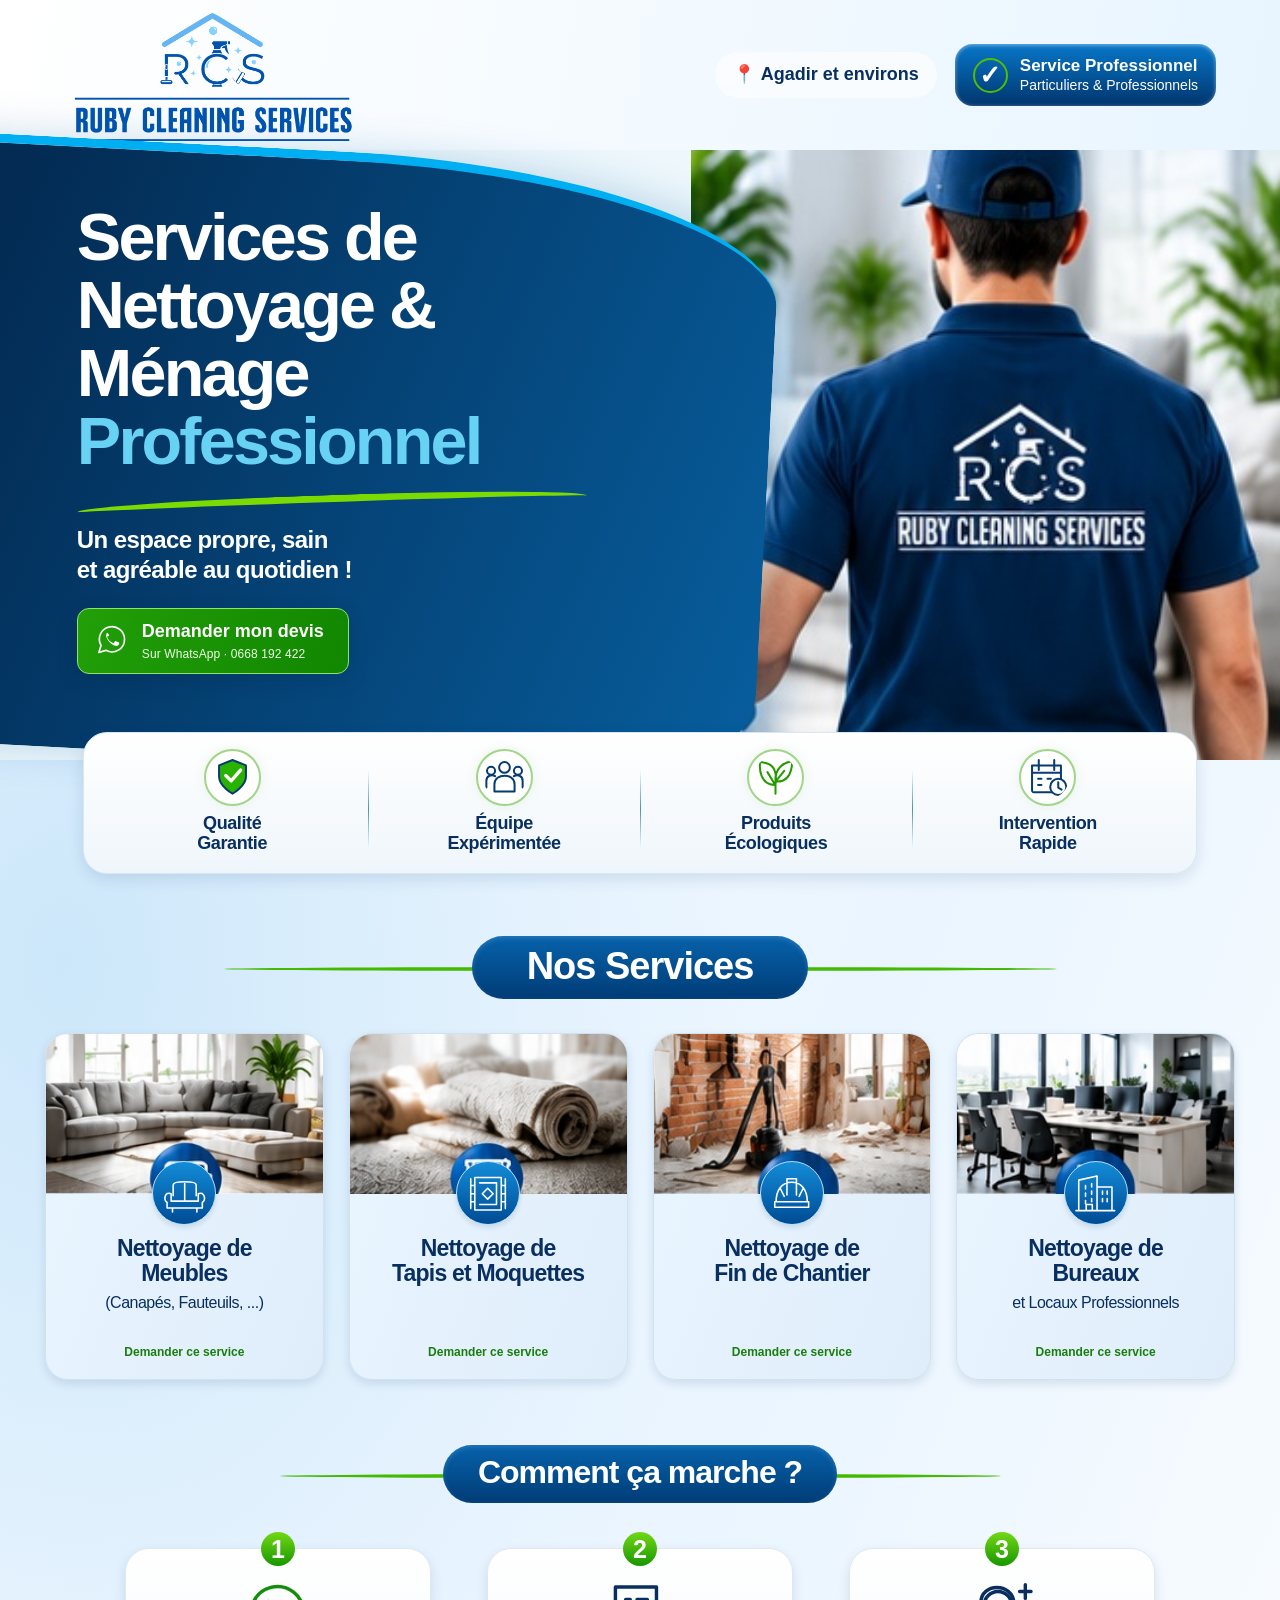
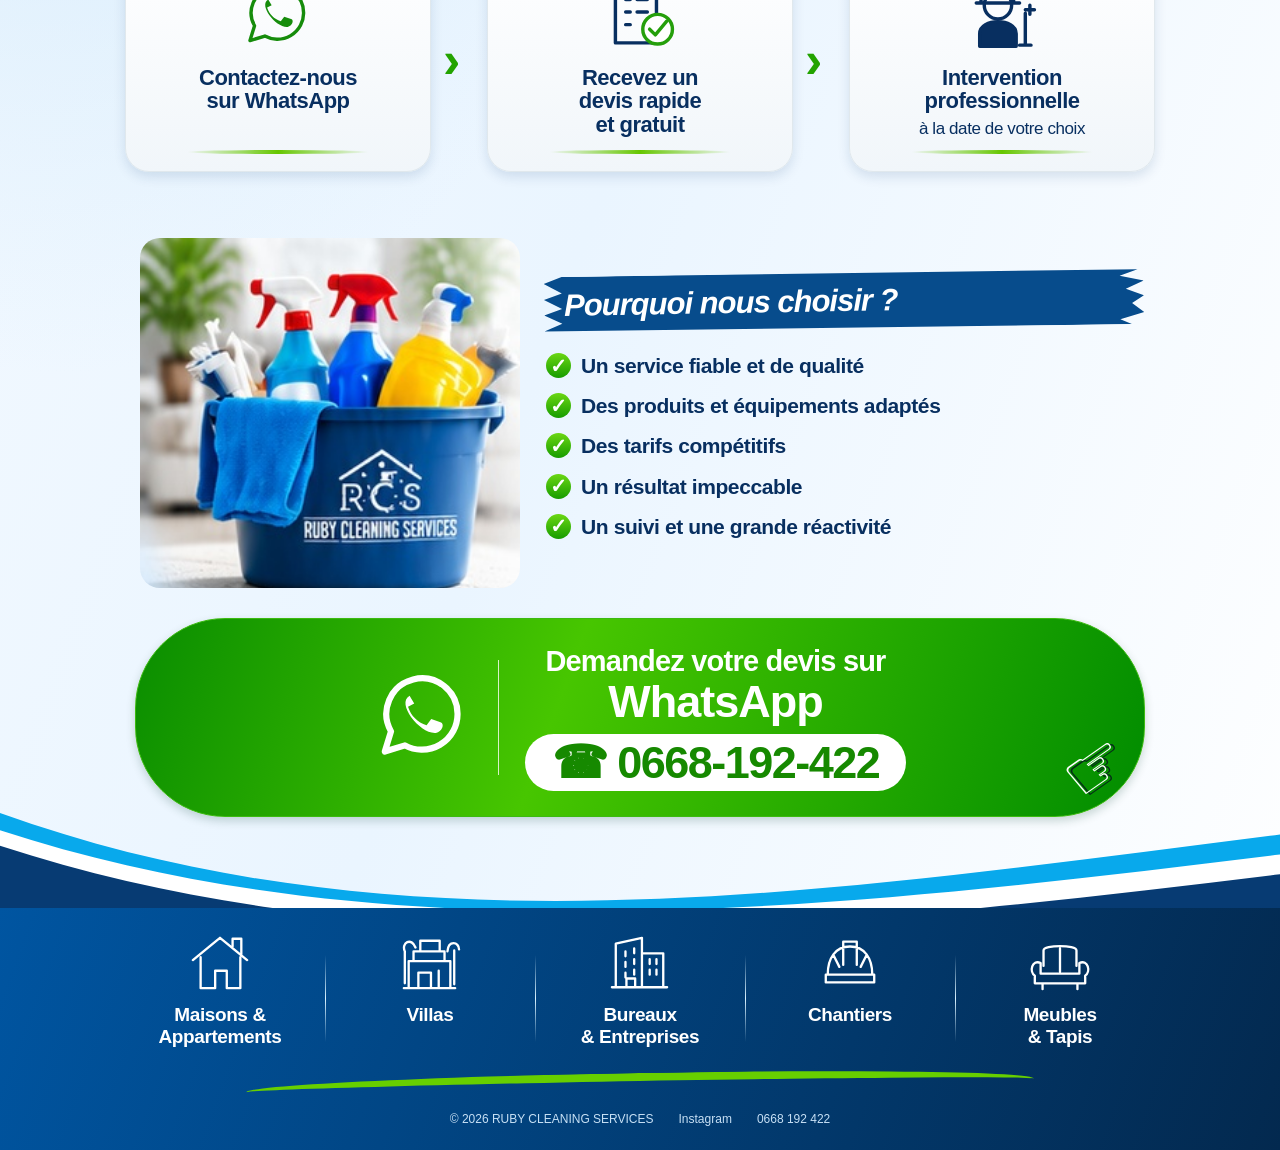
==== index.html @ eaf1fc1e "Move website files to repository root" ====
<!doctype html><html lang="fr"><head><meta charset="utf-8"><meta name="viewport" content="width=device-width,initial-scale=1"><title>Ruby Cleaning Services — Nettoyage professionnel à Agadir</title><meta name="description" content="Nettoyage de meubles, tapis, bureaux et fin de chantier à Agadir et environs. Demandez votre devis sur WhatsApp au 0668 192 422."><meta name="theme-color" content="#073b73"><meta property="og:title" content="Ruby Cleaning Services — Agadir"><meta property="og:description" content="Un espace propre, sain et agréable au quotidien !"><meta property="og:image" content="assets/brand-reference.png"><link rel="stylesheet" href="css/style.css"><script src="js/main.js" defer></script></head><body><a class="skip" href="#services">Aller aux services</a><main class="poster">
<header id="accueil"><a class="logo" href="#accueil" aria-label="Ruby Cleaning Services, accueil"><img src="assets/logo.png" alt="Ruby Cleaning Services" width="2363" height="2363"></a><div class="badges"><span class="location">📍 <strong>Agadir et environs</strong></span><span class="professional"><b>✓</b><span><strong>Service Professionnel</strong><small>Particuliers & Professionnels</small></span></span></div></header>
<section class="hero"><img class="hero-person" src="assets/reference-person.jpg" alt="Professionnel Ruby Cleaning Services en uniforme bleu" width="296" height="419" fetchpriority="high"><div class="hero-wave"></div><div class="hero-copy"><h1>Services de<br>Nettoyage &<br>Ménage<br><em>Professionnel</em></h1><span class="green-swoosh"></span><p>Un espace propre, sain<br>et agréable au quotidien !</p><a class="hero-cta" data-wa href="https://wa.me/212668192422"><svg viewBox="0 0 64 64" aria-hidden="true"><path d="M54 30A23 23 0 0 1 20 50L7 54l4-13A23 23 0 1 1 54 30Z"/><path d="M23 18c-9 5 7 25 17 24 4-1 6-6 3-7l-6-2-3 4c-6-2-10-6-12-12l4-2-3-5Z" fill="currentColor" stroke="none"/></svg><span>Demander mon devis<strong>Sur WhatsApp &middot; 0668 192 422</strong></span></a></div></section>
<section class="trust" aria-label="Nos engagements"><div><svg class="" viewBox="0 0 64 64" aria-hidden="true"><path d="m32 6 20 8v17c0 14-20 25-20 25S12 45 12 31V14Z" fill="#29b300"/><path d="m22 29 8 8 14-16" stroke="white" stroke-width="5"/></svg><strong>Qualité<br>Garantie</strong></div><div><svg class="" viewBox="0 0 64 64" aria-hidden="true"><circle cx="32" cy="17" r="8"/><circle cx="12" cy="22" r="6"/><circle cx="52" cy="22" r="6"/><path d="M17 53V42c0-17 30-17 30 0v11ZM5 47V37c0-8 8-10 13-7M59 47V37c0-8-8-10-13-7"/></svg><strong>Équipe<br>Expérimentée</strong></div><div><svg class="" viewBox="0 0 64 64" aria-hidden="true"><path d="M32 56V31M32 43C9 44 8 19 9 9c19 1 26 11 23 34ZM32 38C31 17 45 9 57 8c-1 21-9 31-25 30ZM20 24l12 20M45 22 32 38"/></svg><strong>Produits<br>Écologiques</strong></div><div><svg class="" viewBox="0 0 64 64" aria-hidden="true"><path d="M9 14h43v40H9ZM9 25h43M19 6v15M42 6v15M18 34h5m9 0h5m-19 9h5"/><circle cx="48" cy="46" r="12" fill="white"/><path d="M48 39v8l5 3"/></svg><strong>Intervention<br>Rapide</strong></div></section>
<section id="services" class="services"><h2 class="pill-title"><span>Nos Services</span></h2><div class="service-grid"><a class="service-card" data-service="Nettoyage de meubles" href="https://wa.me/212668192422" aria-label="Demander un devis : Nettoyage de meubles"><img src="assets/reference-sofa.jpg" alt="Nettoyage de meubles" width="296" height="147" loading="lazy"><span class="round-icon"><svg class="" viewBox="0 0 64 64" aria-hidden="true"><path d="M15 35V19c0-6 34-6 34 0v16M12 32c-9-4-12 9-6 13v8h52v-8c6-4 3-17-6-13v11H12ZM14 53v6m36-6v6M32 17v24"/></svg></span><h3>Nettoyage de<br>Meubles</h3><p>(Canapés, Fauteuils, ...)</p><span class="service-cta">Demander ce service</span></a><a class="service-card" data-service="Nettoyage de tapis et moquettes" href="https://wa.me/212668192422" aria-label="Demander un devis : Nettoyage de tapis et moquettes"><img src="assets/reference-rug.jpg" alt="Nettoyage de tapis et moquettes" width="296" height="147" loading="lazy"><span class="round-icon"><svg class="" viewBox="0 0 64 64" aria-hidden="true"><path d="M13 8h39v48H13ZM20 16h25v32H20M7 10v44M58 10v44M13 20H7m6 12H7m6 12H7m45-24h6m-6 12h6m-6 12h6"/><path d="m32 24 8 8-8 8-8-8Z"/></svg></span><h3>Nettoyage de<br>Tapis et Moquettes</h3><p>&nbsp;</p><span class="service-cta">Demander ce service</span></a><a class="service-card" data-service="Nettoyage de fin de chantier" href="https://wa.me/212668192422" aria-label="Demander un devis : Nettoyage de fin de chantier"><img src="assets/reference-construction.jpg" alt="Nettoyage de fin de chantier" width="296" height="147" loading="lazy"><span class="round-icon"><svg class="" viewBox="0 0 64 64" aria-hidden="true"><path d="M9 44c0-17 8-29 23-29s23 12 23 29M25 34V10h14v24M7 44h50v8H7ZM15 24l6 12m28-12-6 12"/></svg></span><h3>Nettoyage de<br>Fin de Chantier</h3><p>&nbsp;</p><span class="service-cta">Demander ce service</span></a><a class="service-card" data-service="Nettoyage de bureaux et locaux professionnels" href="https://wa.me/212668192422" aria-label="Demander un devis : Nettoyage de bureaux et locaux professionnels"><img src="assets/reference-office.jpg" alt="Nettoyage de bureaux et locaux professionnels" width="296" height="147" loading="lazy"><span class="round-icon"><svg class="" viewBox="0 0 64 64" aria-hidden="true"><path d="M7 57V12l27-6v51M34 22h22v35M3 57h57M17 20v5m9-8v5m-9 9v5m9-8v5m-9 9v5m9-8v5m16-16v5m7-5v5m-7 6v5m7-5v5M18 57V48h9v9"/></svg></span><h3>Nettoyage de<br>Bureaux</h3><p>et Locaux Professionnels</p><span class="service-cta">Demander ce service</span></a></div></section>
<section class="process" id="fonctionnement"><h2 class="pill-title"><span>Comment ça marche ?</span></h2><div class="steps"><a class="step" data-wa href="https://wa.me/212668192422"><b class="step-number">1</b><svg class="" viewBox="0 0 64 64" aria-hidden="true"><path d="M54 30A23 23 0 0 1 20 50L7 54l4-13A23 23 0 1 1 54 30Z"/><path d="M23 18c-9 5 7 25 17 24 4-1 6-6 3-7l-6-2-3 4c-6-2-10-6-12-12l4-2-3-5Z" fill="currentColor" stroke="none"/></svg><h3>Contactez-nous<br>sur WhatsApp</h3><p></p><i></i></a><span class="connector" aria-hidden="true">›</span><div class="step"><b class="step-number">2</b><svg class="" viewBox="0 0 64 64" aria-hidden="true"><path d="M10 7h36v49H10ZM19 18h4m6 0h9M19 29h4m6 0h9M19 40h4"/><circle cx="47" cy="44" r="13" fill="white" stroke="#259f0b"/><path d="m40 44 5 5 10-12" stroke="#259f0b"/></svg><h3>Recevez un<br>devis rapide<br>et gratuit</h3><p></p><i></i></div><span class="connector" aria-hidden="true">›</span><div class="step"><b class="step-number">3</b><svg class="" viewBox="0 0 64 64" aria-hidden="true"><path d="M12 59V48c0-14 32-14 32 0v11Z" fill="currentColor"/><circle cx="28" cy="23" r="12"/><path d="M13 21c0-18 28-18 29 0M9 21h38M52 30v28m-5 0h10M52 5v12m-5-6h10M56 23v8m-4-4h8"/></svg><h3>Intervention<br>professionnelle</h3><p>à la date de votre choix</p><i></i></div></div></section>
<section class="why" id="apropos"><img src="assets/reference-equipment.jpg" alt="Matériel de nettoyage Ruby Cleaning Services" width="282" height="303" loading="lazy"><div><h2>Pourquoi nous choisir ?</h2><ul><li>Un service fiable et de qualité</li><li>Des produits et équipements adaptés</li><li>Des tarifs compétitifs</li><li>Un résultat impeccable</li><li>Un suivi et une grande réactivité</li></ul></div></section>
<section class="contact" id="contact"><a class="contact-banner" data-wa href="https://wa.me/212668192422"><svg class="" viewBox="0 0 64 64" aria-hidden="true"><path d="M54 30A23 23 0 0 1 20 50L7 54l4-13A23 23 0 1 1 54 30Z"/><path d="M23 18c-9 5 7 25 17 24 4-1 6-6 3-7l-6-2-3 4c-6-2-10-6-12-12l4-2-3-5Z" fill="currentColor" stroke="none"/></svg><div><span>Demandez votre devis sur</span><strong>WhatsApp</strong><b class="phone">☎ 0668-192-422</b></div><span class="click-hand" aria-hidden="true">☞</span></a></section>
<footer><svg class="footer-wave" viewBox="0 0 1000 110" preserveAspectRatio="none" aria-hidden="true"><path d="M0 0c320 170 650 90 1000 25v85H0Z" fill="#08a9ec"/><path d="M0 20c310 150 660 90 1000 28v62H0Z" fill="white"/><path d="M0 38c310 150 660 95 1000 33v39H0Z" fill="#073b73"/></svg><div class="footer-categories"><a data-service="Nettoyage : Maisons & Appartements" href="https://wa.me/212668192422"><svg class="" viewBox="0 0 64 64" aria-hidden="true"><path d="m4 29 28-23 28 23M12 26v32h15V40h12v18h14V26M45 15V7h9v16"/></svg><strong>Maisons &<br>Appartements</strong></a><a data-service="Nettoyage : Villas" href="https://wa.me/212668192422"><svg class="" viewBox="0 0 64 64" aria-hidden="true"><path d="M10 58V30h43v28M5 58h53M20 58V42h13v16M41 40v18M15 30V20h32v10M22 20V9h20v11M6 20c-4-9 7-15 11-4M50 20c1-12 12-10 12-2M6 20v33M57 19v35"/></svg><strong>Villas</strong></a><a data-service="Nettoyage : Bureaux & Entreprises" href="https://wa.me/212668192422"><svg class="" viewBox="0 0 64 64" aria-hidden="true"><path d="M7 57V12l27-6v51M34 22h22v35M3 57h57M17 20v5m9-8v5m-9 9v5m9-8v5m-9 9v5m9-8v5m16-16v5m7-5v5m-7 6v5m7-5v5M18 57V48h9v9"/></svg><strong>Bureaux<br>& Entreprises</strong></a><a data-service="Nettoyage : Chantiers" href="https://wa.me/212668192422"><svg class="" viewBox="0 0 64 64" aria-hidden="true"><path d="M9 44c0-17 8-29 23-29s23 12 23 29M25 34V10h14v24M7 44h50v8H7ZM15 24l6 12m28-12-6 12"/></svg><strong>Chantiers</strong></a><a data-service="Nettoyage : Meubles & Tapis" href="https://wa.me/212668192422"><svg class="" viewBox="0 0 64 64" aria-hidden="true"><path d="M15 35V19c0-6 34-6 34 0v16M12 32c-9-4-12 9-6 13v8h52v-8c6-4 3-17-6-13v11H12ZM14 53v6m36-6v6M32 17v24"/></svg><strong>Meubles<br>& Tapis</strong></a></div><span class="footer-swoosh"></span><div class="footer-details"><span>© 2026 RUBY CLEANING SERVICES</span><a href="https://www.instagram.com/rubycleaning_groupe_agadir/" target="_blank" rel="noopener noreferrer">Instagram</a><a href="tel:+212668192422">0668 192 422</a></div></footer></main><button class="back-top" aria-label="Retour en haut">↑</button></body></html>
---- css/style.css ----
﻿:root{--navy:#073b73;--green:#24a900}*{box-sizing:border-box}html{scroll-behavior:smooth}body{margin:0;background:#dceefb;color:#082f60;font-family:'Arial Narrow',Arial,Helvetica,sans-serif;line-height:1.2}a{color:inherit;text-decoration:none}button{font:inherit}img{display:block;max-width:100%}svg{fill:none;stroke:currentColor;stroke-width:3;stroke-linecap:round;stroke-linejoin:round}.poster{width:100%;max-width:1000px;margin:auto;background:radial-gradient(ellipse at 5% 35%,#cce7fa,transparent 40%),linear-gradient(110deg,#f7fbff,#eaf5ff 55%,#fff);overflow:hidden;box-shadow:0 0 60px #063b7312;container-type:inline-size}header{height:24cqw;display:flex;align-items:flex-start;justify-content:space-between;padding:2cqw 4cqw;position:relative;background:linear-gradient(100deg,#fff,#e8f5ff)}.logo{width:46%;height:21cqw;overflow:hidden}.logo img{width:100%;height:100%;object-fit:cover;object-position:center 49%}.badges{width:41%;display:grid;gap:1.6cqw;padding-top:1cqw}.location{display:flex;align-items:center;justify-content:center;gap:.6cqw;border-radius:4cqw;background:#ffffff9c;padding:1.3cqw .5cqw;font-size:3.1cqw;white-space:nowrap}.professional{display:flex;align-items:center;justify-content:center;gap:1.2cqw;color:white;background:linear-gradient(#0877c9,#00356d);border-radius:2.5cqw;padding:1.4cqw 1cqw;box-shadow:inset 0 1px 4px #ffffff80}.professional>b{border:2px solid #52be00;border-radius:50%;width:5cqw;height:5cqw;display:grid;place-items:center;font-size:3.8cqw}.professional strong{font-size:2.7cqw;display:block}.professional small{display:block;font-size:2.15cqw}.hero{height:69cqw;position:relative;background:#edf7fc}.hero-person{position:absolute;right:0;top:0;width:46%;height:100%;object-fit:cover;object-position:center top}.hero-wave{position:absolute;inset:0 43% 0 -12%;background:linear-gradient(110deg,#032b53 15%,#075e9e 100%);border-radius:0 55% 18% 0 / 0 20% 15% 0;transform:rotate(3deg);border-top:1.7cqw solid #00aff1;box-shadow:2cqw 0 4cqw #075e9e35}.hero-copy{position:relative;z-index:1;color:white;padding:8.7cqw 0 0 5.7cqw;width:66%}h1{font-size:7.2cqw;line-height:1.03;letter-spacing:-.3cqw;margin:0;font-weight:800}h1 em{font-style:normal;color:#67d2f4}.green-swoosh{display:block;width:90%;height:4cqw;border-top:1.7cqw solid #7bdb00;border-radius:80% 90% 0 0;transform:rotate(-2deg);margin:3.3cqw 0 1.5cqw}.hero-copy p{font-size:4.2cqw;letter-spacing:-.1cqw;margin:0;font-weight:600;line-height:1.12}.trust{position:relative;z-index:3;width:92%;margin:-7cqw auto 0;display:grid;grid-template-columns:repeat(4,1fr);padding:1.7cqw 1cqw 2.3cqw;background:linear-gradient(white,#eff6fb);border:1px solid #d7e8f4;border-radius:5cqw;box-shadow:0 .7cqw 1.5cqw #073b7330}.trust>div{text-align:center;position:relative}.trust>div+div:before{content:'';position:absolute;left:0;top:20%;height:75%;width:1px;background:linear-gradient(transparent,#4b8fbf,transparent)}.trust svg{display:block;width:9cqw;height:9cqw;padding:.6cqw;border:2px solid #a1d58a;border-radius:50%;margin:0 auto 1.5cqw;color:var(--navy);background:#fff;box-shadow:0 0 12px #72b85020}.trust>div:nth-child(3) svg{color:#269900}.trust strong{font-size:3.15cqw;line-height:1.03;display:block;letter-spacing:-.13cqw}.services{padding:5cqw 3.5cqw 0}.pill-title{position:relative;text-align:center;margin:0 0 4.5cqw;font-size:6cqw;letter-spacing:-.2cqw;color:white;line-height:1.1}.pill-title:before{content:'';position:absolute;left:10%;right:10%;height:.7cqw;background:#43ba00;border-radius:50%;top:50%}.pill-title span{position:relative;display:inline-block;background:linear-gradient(#0762ab,#003c76);padding:1cqw 6.5cqw 1.5cqw;border-radius:8cqw;box-shadow:inset 0 2px 5px #438dcc80}.service-grid{display:grid;grid-template-columns:1fr 1fr;gap:3.7cqw 3.4cqw}.service-card{position:relative;display:block;text-align:center;background:linear-gradient(110deg,#eaf6ff,#dfedfb);border:1px solid #d1e2ee;border-radius:4cqw;overflow:hidden;box-shadow:0 .6cqw 1.2cqw #073b732d;padding-bottom:2.3cqw;transition:transform .2s,box-shadow .2s}.service-card:hover{transform:translateY(-4px);box-shadow:0 10px 24px #073b7330}.service-card>img{width:100%;height:22.3cqw;object-fit:cover}.round-icon{position:relative;display:grid;place-items:center;width:10.5cqw;height:10.5cqw;border-radius:50%;background:linear-gradient(#138cd7,#004b95);color:white;border:1px solid #b5dcf5;margin:-5.4cqw auto 1cqw;box-shadow:0 3px 5px #073b7320}.round-icon svg{width:70%;height:70%;stroke-width:2.3}.service-card h3{font-size:4.1cqw;letter-spacing:-.15cqw;line-height:1.03;margin:0;font-weight:800}.service-card p{font-size:3.15cqw;letter-spacing:-.12cqw;margin:.6cqw 0 0}.service-cta{display:block;font-size:clamp(10px,2.1cqw,16px);font-weight:700;color:#197e0c;margin-top:1.5cqw}.process{padding:5cqw 3.5cqw 0}.process .pill-title{font-size:4.7cqw;margin-bottom:5.8cqw}.process .pill-title span{padding:1.1cqw 4cqw 1.5cqw}.steps{display:grid;grid-template-columns:1fr 2.5cqw 1fr 2.5cqw 1fr;gap:.8cqw;align-items:center}.step{position:relative;align-self:stretch;text-align:center;background:linear-gradient(white,#f1f6fa);border:1px solid #e0e8ed;border-radius:4cqw;padding:4.5cqw .8cqw 3.5cqw;box-shadow:0 .6cqw 1.2cqw #073b7320}.step-number{position:absolute;left:50%;top:-2.3cqw;transform:translateX(-50%);background:linear-gradient(#72d815,#189700);color:white;border-radius:50%;width:4.5cqw;height:4.5cqw;font-size:3.7cqw;display:grid;place-items:center}.step>svg{display:block;width:10cqw;height:10cqw;margin:0 auto 1.5cqw;stroke-width:3}.step:first-child svg{color:#168c0b}.step h3{font-size:3.05cqw;letter-spacing:-.13cqw;line-height:1.02;margin:0}.step p{font-size:2.5cqw;margin:.6cqw 0 0;letter-spacing:-.1cqw}.step i{position:absolute;bottom:1.8cqw;left:20%;right:20%;height:.7cqw;border-radius:50%;background:linear-gradient(90deg,transparent,#65c600,transparent)}.connector{font:bold 7cqw Arial;color:#23a300}.why{display:grid;grid-template-columns:43% 57%;margin-top:5.5cqw;align-items:center}.why>img{width:100%;height:46cqw;object-fit:cover;object-position:center}.why>div{padding:0 3cqw 0 0}.why h2{font-size:4.3cqw;font-style:italic;letter-spacing:-.18cqw;background:#074c8c;color:white;padding:1cqw 2cqw;transform:rotate(-1deg);clip-path:polygon(3% 0,99% 4%,96% 15%,100% 24%,97% 38%,100% 50%,98% 63%,100% 79%,96% 91%,98% 100%,0 95%,3% 82%,0 67%,3% 56%,0 40%,3% 29%,0 12%);white-space:nowrap;margin:0 0 3cqw}.why ul{list-style:none;padding:0 0 0 3.5cqw;margin:0}.why li{position:relative;font-size:3.4cqw;font-weight:700;letter-spacing:-.1cqw;line-height:1.1;margin-bottom:1.5cqw}.why li:before{content:'✓';position:absolute;left:-4.7cqw;top:0;width:3.7cqw;height:3.7cqw;border-radius:50%;display:grid;place-items:center;color:white;background:linear-gradient(#6bd713,#179c00);font-size:3cqw}.contact{padding:1.5cqw 3cqw 0}.contact-banner{position:relative;display:flex;align-items:center;gap:3cqw;justify-content:center;background:linear-gradient(110deg,#098d00,#47c600 42%,#008c00);border:1px solid #3cba10;border-radius:13cqw;color:white;box-shadow:0 4px 7px #003e2633;padding:2.7cqw 3cqw}.contact-banner>svg{width:20cqw;height:18cqw;flex-shrink:0;stroke-width:4;padding-right:3cqw;border-right:1px solid #d7f2c8}.contact-banner>div{text-align:center;min-width:0}.contact-banner div>span{display:block;font-size:4.1cqw;font-weight:700;letter-spacing:-.15cqw}.contact-banner strong{display:block;font-size:6.4cqw;line-height:1.02;letter-spacing:-.2cqw}.phone{display:block;border-radius:6cqw;background:white;color:#168900;font-size:7cqw;line-height:1.1;padding:.5cqw 3cqw;white-space:nowrap;margin-top:1cqw;letter-spacing:-.25cqw}.click-hand{position:absolute;right:2cqw;bottom:.5cqw;color:white;font-size:9cqw;transform:rotate(-35deg);text-shadow:2px 3px #062c19}footer{position:relative;background:linear-gradient(110deg,#0055a1,#03294f);color:white;margin-top:9cqw;padding:3cqw 3cqw 2.5cqw}.footer-wave{position:absolute;bottom:calc(100% - 1px);left:0;width:100%;height:12cqw;stroke:none}.footer-categories{display:grid;grid-template-columns:repeat(5,1fr);text-align:center}.footer-categories a{padding:0 1cqw;position:relative}.footer-categories a+a:before{content:'';position:absolute;left:0;top:20%;height:75%;width:1px;background:linear-gradient(transparent,#d9f2ff,transparent)}.footer-categories svg{width:9cqw;height:9cqw;display:block;margin:0 auto 1cqw;stroke-width:2.4}.footer-categories strong{display:block;font-size:2.8cqw;letter-spacing:-.1cqw;line-height:1.05}.footer-swoosh{display:block;height:4cqw;width:80%;border-top:1.6cqw solid #67cf00;border-radius:50%;transform:rotate(-1deg);margin:3cqw auto 0}.footer-details{display:flex;justify-content:center;gap:15px;flex-wrap:wrap;font-size:11px;color:#c7e0f5;padding:10px 20px 0;line-height:1.5}.back-top{position:fixed;bottom:15px;right:15px;z-index:20;width:40px;height:40px;border-radius:50%;border:1px solid #aac9e2;background:#ffffffeb;color:var(--navy);cursor:pointer;opacity:0;visibility:hidden}.back-top.visible{opacity:1;visibility:visible}.skip{position:fixed;left:10px;top:-100px;z-index:99;background:white;padding:10px}.skip:focus{top:10px}a:focus-visible,button:focus-visible{outline:3px solid #0489ce;outline-offset:4px}@media(prefers-reduced-motion:reduce){html{scroll-behavior:auto}*{transition:none!important}}

/* Desktop composition: keep the reference identity without scaling the poster. */
@media(min-width:768px){
 body{background:#edf6fc}.poster{max-width:1440px;box-shadow:0 8px 45px #063b7312}
 header{height:118px;padding:8px 5%;align-items:center;gap:30px}.logo{width:230px;height:102px;flex-shrink:0}.badges{width:auto;display:flex;align-items:center;gap:18px;padding:0}.location{font-size:18px;padding:12px 18px;gap:6px;border-radius:30px}.professional{padding:12px 18px;border-radius:18px;gap:12px}.professional>b{width:35px;height:35px;font-size:26px}.professional strong{font-size:17px}.professional small{font-size:14px}
 .hero{height:535px}.hero-person{width:46%;height:100%;object-position:center 25%}.hero-wave{inset:0 41% 0 -12%;border-top-width:9px;border-radius:0 48% 15% 0 / 0 24% 15% 0;box-shadow:20px 0 40px #075e9e35}.hero-copy{padding:50px 0 0 6%;width:64%}h1{font-size:clamp(42px,4.2vw,62px);line-height:1.02;letter-spacing:-2px}.green-swoosh{width:450px;max-width:87%;height:22px;border-top-width:8px;margin:22px 0 12px}.hero-copy p{font-size:25px;letter-spacing:-.5px;line-height:1.2}
 .trust{width:87%;max-width:1160px;margin:-32px auto 0;border-radius:24px;padding:16px 12px 19px;box-shadow:0 5px 15px #073b7320}.trust svg{width:57px;height:57px;padding:5px;margin-bottom:8px}.trust strong{font-size:18px;line-height:1.1;letter-spacing:-.4px}
 .services{max-width:1260px;padding:62px 35px 0;margin:auto}.pill-title{font-size:38px;letter-spacing:-1px;margin-bottom:34px}.pill-title span{padding:10px 55px 12px;border-radius:50px}.pill-title:before{height:4px;left:15%;right:15%}.service-grid{gap:25px}.service-card{border-radius:23px;padding-bottom:20px;box-shadow:0 4px 10px #073b7320}.service-card>img{height:200px}.round-icon{width:72px;height:72px;margin:-37px auto 11px}.service-card h3{font-size:27px;letter-spacing:-.8px;line-height:1.08}.service-card p{font-size:19px;letter-spacing:-.5px;margin:7px 0 0;min-height:23px}.service-cta{font-size:13px;margin-top:14px}
 .process{max-width:1100px;padding:65px 35px 0;margin:auto}.process .pill-title{font-size:32px;margin-bottom:45px}.process .pill-title span{padding:10px 35px 12px}.steps{grid-template-columns:1fr 32px 1fr 32px 1fr;gap:12px}.step{border-radius:24px;padding:30px 12px 28px;min-height:210px;box-shadow:0 5px 12px #073b7320}.step-number{top:-17px;width:34px;height:34px;font-size:25px}.step>svg{width:73px;height:73px;margin-bottom:14px}.step h3{font-size:22px;letter-spacing:-.5px;line-height:1.08}.step p{font-size:17px;letter-spacing:-.4px;margin-top:6px}.step i{bottom:17px;height:4px}.connector{font-size:52px}
 .why{max-width:1060px;margin:66px auto 0;padding:0 30px;grid-template-columns:38% 62%;gap:24px}.why>img{height:350px;width:100%;border-radius:20px;object-fit:cover}.why>div{padding-right:20px}.why h2{font-size:31px;letter-spacing:-1px;padding:10px 20px;margin-bottom:24px}.why ul{padding-left:37px}.why li{font-size:21px;letter-spacing:-.4px;line-height:1.2;margin-bottom:15px}.why li:before{left:-35px;width:25px;height:25px;font-size:20px}
 .contact{padding:30px 40px 0;max-width:1090px;margin:auto}.contact-banner{gap:26px;border-radius:90px;padding:25px 35px;box-shadow:0 4px 10px #003e2633}.contact-banner>svg{width:125px;height:115px;padding-right:25px}.contact-banner div>span{font-size:29px;letter-spacing:-.8px}.contact-banner strong{font-size:45px;letter-spacing:-1px}.phone{font-size:45px;padding:4px 27px;margin-top:9px;letter-spacing:-1.5px;border-radius:50px}.click-hand{right:17px;bottom:7px;font-size:70px}
 footer{margin-top:90px;padding:25px 6% 22px}.footer-wave{height:95px}.footer-categories{max-width:1050px;margin:auto}.footer-categories a{padding:0 12px}.footer-categories svg{width:62px;height:62px;margin-bottom:10px}.footer-categories strong{font-size:19px;letter-spacing:-.4px;line-height:1.15}.footer-swoosh{width:70%;height:25px;border-top-width:8px;margin:25px auto 0}.footer-details{font-size:12px;padding-top:12px;gap:25px}
}
@media(min-width:1100px){.service-grid{grid-template-columns:repeat(4,minmax(0,1fr))}.service-card>img{height:160px}.service-card h3{font-size:23px}.service-card p{font-size:16px;min-height:38px}.round-icon{width:64px;height:64px;margin-top:-33px}.service-cta{font-size:12px}}
@media(min-width:768px) and (max-width:950px){header{padding-inline:4%;gap:15px}.logo{width:195px;height:90px}.badges{gap:10px}.location{font-size:14px;padding:10px}.professional{padding:10px;gap:7px}.professional strong{font-size:14px}.professional small{font-size:11px}.professional>b{width:28px;height:28px;font-size:21px}.hero{height:490px}.hero-copy{padding-top:48px}.hero-copy p{font-size:21px}.trust strong{font-size:15px}.trust svg{width:50px;height:50px}.why{gap:18px;padding-inline:25px}.why h2{font-size:24px}.why li{font-size:18px}.why>img{height:315px}.contact-banner div>span{font-size:25px}.contact-banner strong{font-size:39px}.phone{font-size:38px}.contact-banner>svg{width:100px;height:100px}.footer-categories strong{font-size:16px}}

/* Give the brand and the hero copy a deliberate, balanced desktop layout. */
.hero-cta{display:none}
@media(min-width:768px){
 header{height:150px;padding:8px 5%;gap:28px}.logo{width:300px;height:132px}.badges{gap:18px}
 .hero{height:610px}.hero-copy{height:100%;display:flex;flex-direction:column;justify-content:center;align-items:flex-start;width:62%;padding:28px 0 60px 6%}
 .hero h1{font-family:Arial,Helvetica,sans-serif;font-size:clamp(50px,5.2vw,76px);font-weight:800;line-height:1.02;letter-spacing:-2.8px}
 .hero-wave{inset:0 40% 0 -12%;border-radius:0 48% 15% 0 / 0 22% 15% 0}
 .green-swoosh{width:510px;max-width:88%;height:18px;margin:19px 0 12px;border-top-width:7px;flex-shrink:0}
 .hero-copy p{font-family:Arial,Helvetica,sans-serif;font-size:24px;line-height:1.25;letter-spacing:-.6px;font-weight:600;margin:0}
 .hero-cta{display:inline-flex;align-items:center;gap:12px;min-height:60px;padding:11px 24px 11px 17px;margin-top:23px;border:1px solid #8fe56c;border-radius:12px;background:linear-gradient(110deg,#229f08,#118600);color:white;box-shadow:0 6px 20px #001e3a30;transition:transform .2s,background .2s;font-family:Arial,Helvetica,sans-serif}
 .hero-cta:hover{transform:translateY(-2px);background:#117e00}.hero-cta svg{width:35px;height:35px;stroke-width:3;flex-shrink:0}.hero-cta span{font-size:18px;font-weight:700;line-height:1.25}.hero-cta strong{display:block;font-size:12px;font-weight:400;margin-top:4px;color:#edffe8;letter-spacing:.1px}
 .hero-person{width:46%;object-position:center 30%}.trust{margin-top:-28px}
}
@media(min-width:768px) and (max-width:1000px){
 header{height:130px;padding-inline:4%;gap:18px}.logo{width:260px;height:115px}.badges{display:grid;gap:7px}.location{font-size:15px;padding:7px 12px}.professional{padding:8px 12px}.professional strong{font-size:14px}.professional small{font-size:11px}.professional>b{width:28px;height:28px;font-size:21px}
 .hero{height:540px}.hero-copy{padding:25px 0 55px 5%;width:65%}.hero h1{font-size:clamp(46px,5.5vw,56px);letter-spacing:-2px}.hero-copy p{font-size:20px}.hero-cta{min-height:54px;padding:10px 15px;margin-top:19px}.hero-cta span{font-size:16px}.hero-cta strong{font-size:11px}.hero-cta svg{width:29px;height:29px}
}
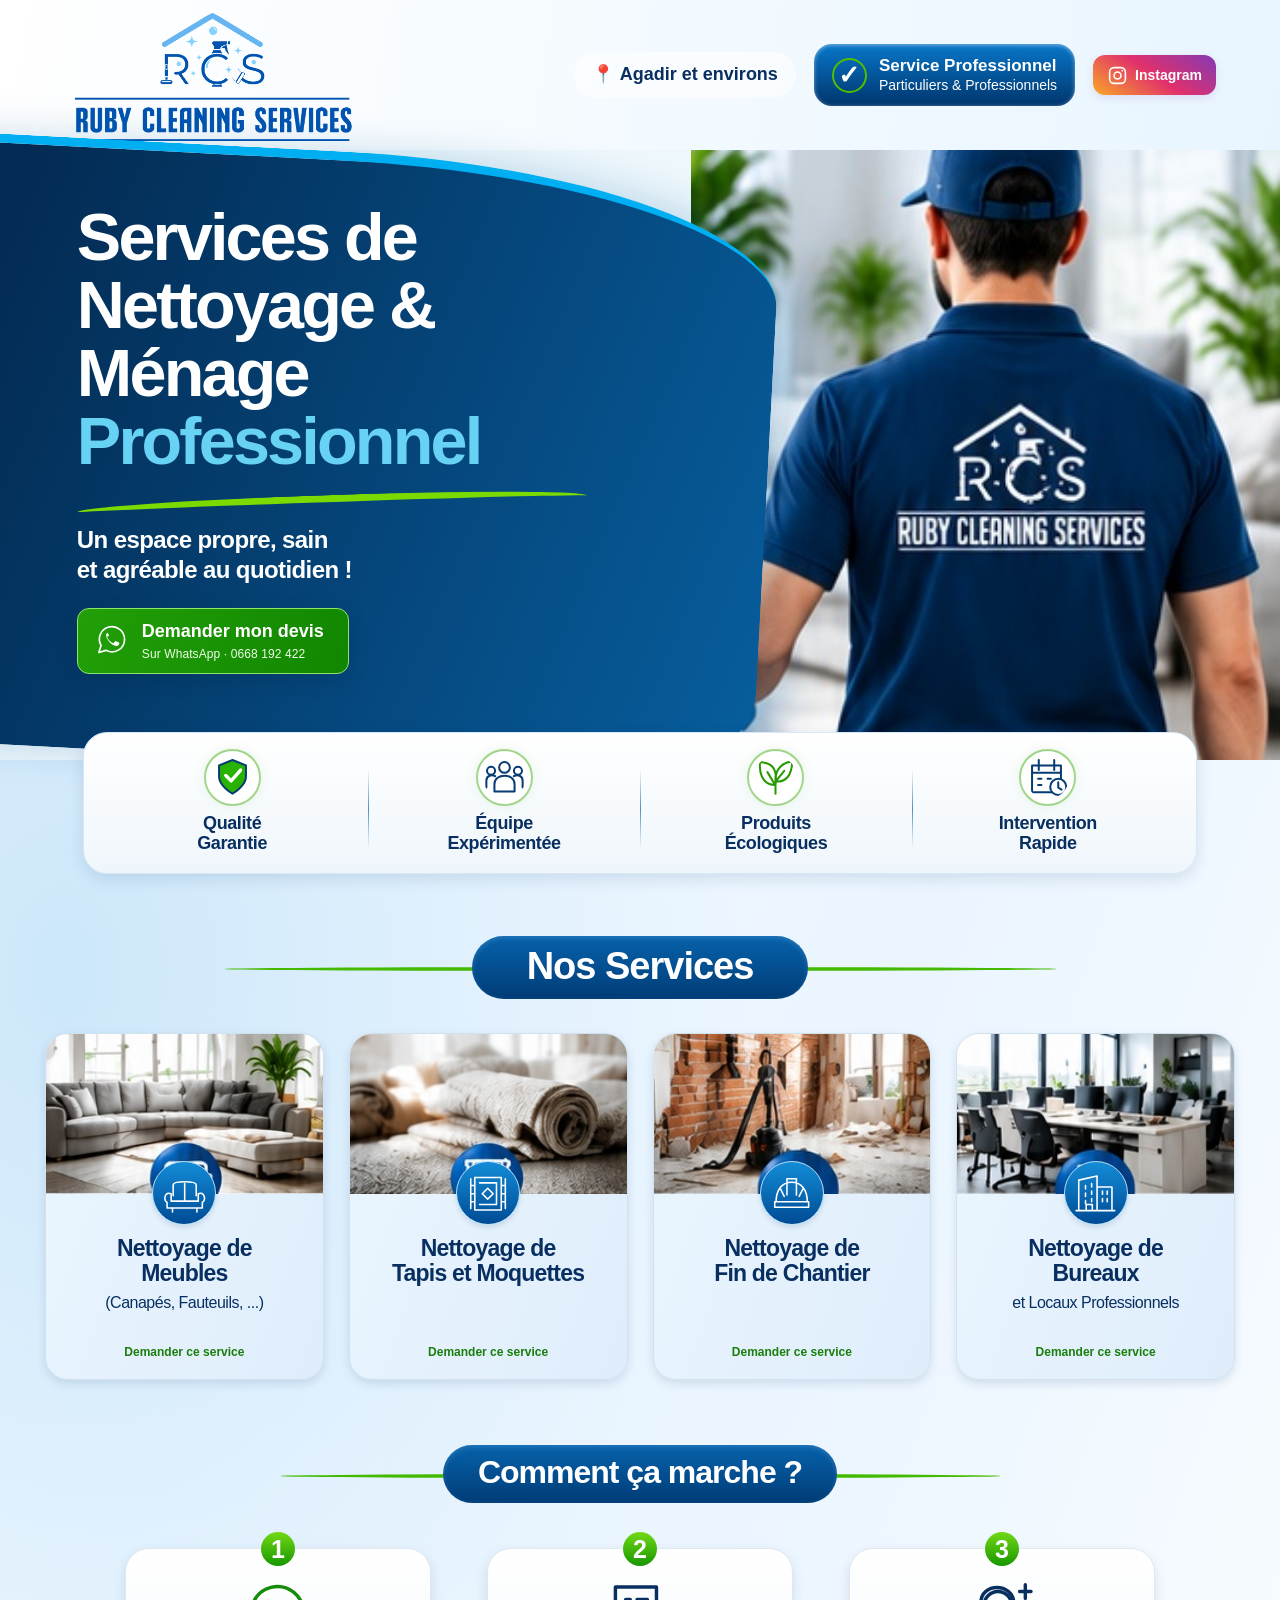
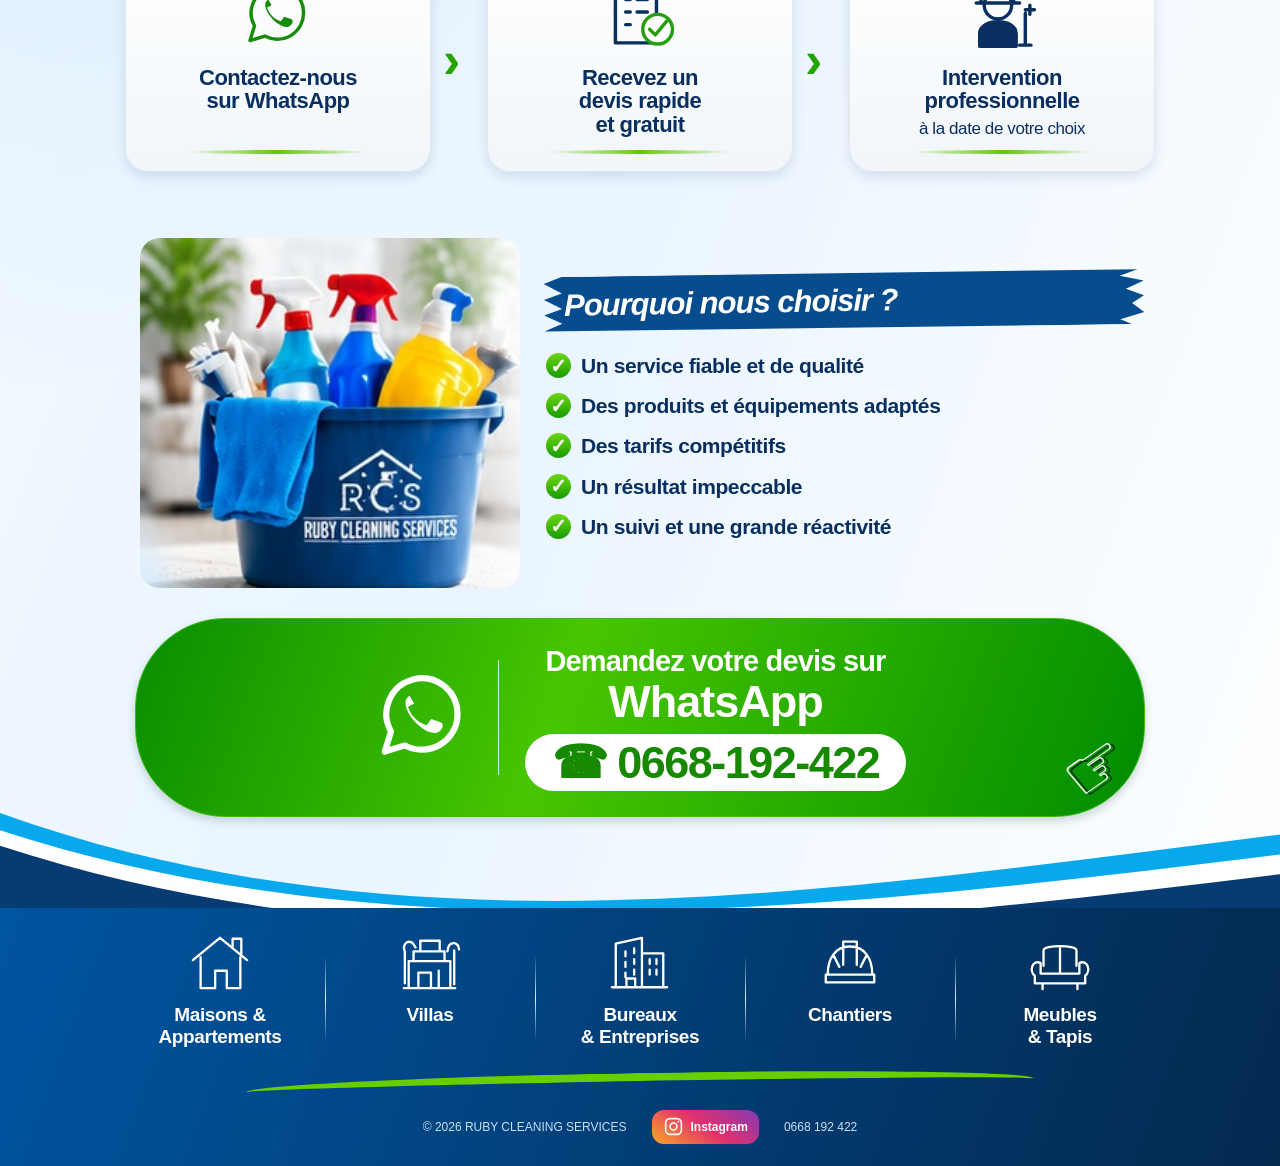
==== commit 5ca5a01b: "Add branded Instagram buttons to header and footer" ====
--- a/index.html
+++ b/index.html
@@ -1,9 +1,9 @@
 <!doctype html><html lang="fr"><head><meta charset="utf-8"><meta name="viewport" content="width=device-width,initial-scale=1"><title>Ruby Cleaning Services — Nettoyage professionnel à Agadir</title><meta name="description" content="Nettoyage de meubles, tapis, bureaux et fin de chantier à Agadir et environs. Demandez votre devis sur WhatsApp au 0668 192 422."><meta name="theme-color" content="#073b73"><meta property="og:title" content="Ruby Cleaning Services — Agadir"><meta property="og:description" content="Un espace propre, sain et agréable au quotidien !"><meta property="og:image" content="assets/brand-reference.png"><link rel="stylesheet" href="css/style.css"><script src="js/main.js" defer></script></head><body><a class="skip" href="#services">Aller aux services</a><main class="poster">
-<header id="accueil"><a class="logo" href="#accueil" aria-label="Ruby Cleaning Services, accueil"><img src="assets/logo.png" alt="Ruby Cleaning Services" width="2363" height="2363"></a><div class="badges"><span class="location">📍 <strong>Agadir et environs</strong></span><span class="professional"><b>✓</b><span><strong>Service Professionnel</strong><small>Particuliers & Professionnels</small></span></span></div></header>
+<header id="accueil"><a class="logo" href="#accueil" aria-label="Ruby Cleaning Services, accueil"><img src="assets/logo.png" alt="Ruby Cleaning Services" width="2363" height="2363"></a><div class="badges"><a class="instagram-button" href="https://www.instagram.com/rubycleaning_groupe_agadir?utm_source=qr&amp;bqrl=bjIyOG1iMXlnNXVw" target="_blank" rel="noopener noreferrer" aria-label="Suivez Ruby Cleaning Services sur Instagram"><svg viewBox="0 0 24 24" aria-hidden="true"><rect x="3" y="3" width="18" height="18" rx="5"/><circle cx="12" cy="12" r="4"/><circle cx="17.5" cy="6.5" r="1" fill="currentColor" stroke="none"/></svg><span>Instagram</span></a><span class="location">📍 <strong>Agadir et environs</strong></span><span class="professional"><b>✓</b><span><strong>Service Professionnel</strong><small>Particuliers & Professionnels</small></span></span></div></header>
 <section class="hero"><img class="hero-person" src="assets/reference-person.jpg" alt="Professionnel Ruby Cleaning Services en uniforme bleu" width="296" height="419" fetchpriority="high"><div class="hero-wave"></div><div class="hero-copy"><h1>Services de<br>Nettoyage &<br>Ménage<br><em>Professionnel</em></h1><span class="green-swoosh"></span><p>Un espace propre, sain<br>et agréable au quotidien !</p><a class="hero-cta" data-wa href="https://wa.me/212668192422"><svg viewBox="0 0 64 64" aria-hidden="true"><path d="M54 30A23 23 0 0 1 20 50L7 54l4-13A23 23 0 1 1 54 30Z"/><path d="M23 18c-9 5 7 25 17 24 4-1 6-6 3-7l-6-2-3 4c-6-2-10-6-12-12l4-2-3-5Z" fill="currentColor" stroke="none"/></svg><span>Demander mon devis<strong>Sur WhatsApp &middot; 0668 192 422</strong></span></a></div></section>
 <section class="trust" aria-label="Nos engagements"><div><svg class="" viewBox="0 0 64 64" aria-hidden="true"><path d="m32 6 20 8v17c0 14-20 25-20 25S12 45 12 31V14Z" fill="#29b300"/><path d="m22 29 8 8 14-16" stroke="white" stroke-width="5"/></svg><strong>Qualité<br>Garantie</strong></div><div><svg class="" viewBox="0 0 64 64" aria-hidden="true"><circle cx="32" cy="17" r="8"/><circle cx="12" cy="22" r="6"/><circle cx="52" cy="22" r="6"/><path d="M17 53V42c0-17 30-17 30 0v11ZM5 47V37c0-8 8-10 13-7M59 47V37c0-8-8-10-13-7"/></svg><strong>Équipe<br>Expérimentée</strong></div><div><svg class="" viewBox="0 0 64 64" aria-hidden="true"><path d="M32 56V31M32 43C9 44 8 19 9 9c19 1 26 11 23 34ZM32 38C31 17 45 9 57 8c-1 21-9 31-25 30ZM20 24l12 20M45 22 32 38"/></svg><strong>Produits<br>Écologiques</strong></div><div><svg class="" viewBox="0 0 64 64" aria-hidden="true"><path d="M9 14h43v40H9ZM9 25h43M19 6v15M42 6v15M18 34h5m9 0h5m-19 9h5"/><circle cx="48" cy="46" r="12" fill="white"/><path d="M48 39v8l5 3"/></svg><strong>Intervention<br>Rapide</strong></div></section>
 <section id="services" class="services"><h2 class="pill-title"><span>Nos Services</span></h2><div class="service-grid"><a class="service-card" data-service="Nettoyage de meubles" href="https://wa.me/212668192422" aria-label="Demander un devis : Nettoyage de meubles"><img src="assets/reference-sofa.jpg" alt="Nettoyage de meubles" width="296" height="147" loading="lazy"><span class="round-icon"><svg class="" viewBox="0 0 64 64" aria-hidden="true"><path d="M15 35V19c0-6 34-6 34 0v16M12 32c-9-4-12 9-6 13v8h52v-8c6-4 3-17-6-13v11H12ZM14 53v6m36-6v6M32 17v24"/></svg></span><h3>Nettoyage de<br>Meubles</h3><p>(Canapés, Fauteuils, ...)</p><span class="service-cta">Demander ce service</span></a><a class="service-card" data-service="Nettoyage de tapis et moquettes" href="https://wa.me/212668192422" aria-label="Demander un devis : Nettoyage de tapis et moquettes"><img src="assets/reference-rug.jpg" alt="Nettoyage de tapis et moquettes" width="296" height="147" loading="lazy"><span class="round-icon"><svg class="" viewBox="0 0 64 64" aria-hidden="true"><path d="M13 8h39v48H13ZM20 16h25v32H20M7 10v44M58 10v44M13 20H7m6 12H7m6 12H7m45-24h6m-6 12h6m-6 12h6"/><path d="m32 24 8 8-8 8-8-8Z"/></svg></span><h3>Nettoyage de<br>Tapis et Moquettes</h3><p>&nbsp;</p><span class="service-cta">Demander ce service</span></a><a class="service-card" data-service="Nettoyage de fin de chantier" href="https://wa.me/212668192422" aria-label="Demander un devis : Nettoyage de fin de chantier"><img src="assets/reference-construction.jpg" alt="Nettoyage de fin de chantier" width="296" height="147" loading="lazy"><span class="round-icon"><svg class="" viewBox="0 0 64 64" aria-hidden="true"><path d="M9 44c0-17 8-29 23-29s23 12 23 29M25 34V10h14v24M7 44h50v8H7ZM15 24l6 12m28-12-6 12"/></svg></span><h3>Nettoyage de<br>Fin de Chantier</h3><p>&nbsp;</p><span class="service-cta">Demander ce service</span></a><a class="service-card" data-service="Nettoyage de bureaux et locaux professionnels" href="https://wa.me/212668192422" aria-label="Demander un devis : Nettoyage de bureaux et locaux professionnels"><img src="assets/reference-office.jpg" alt="Nettoyage de bureaux et locaux professionnels" width="296" height="147" loading="lazy"><span class="round-icon"><svg class="" viewBox="0 0 64 64" aria-hidden="true"><path d="M7 57V12l27-6v51M34 22h22v35M3 57h57M17 20v5m9-8v5m-9 9v5m9-8v5m-9 9v5m9-8v5m16-16v5m7-5v5m-7 6v5m7-5v5M18 57V48h9v9"/></svg></span><h3>Nettoyage de<br>Bureaux</h3><p>et Locaux Professionnels</p><span class="service-cta">Demander ce service</span></a></div></section>
 <section class="process" id="fonctionnement"><h2 class="pill-title"><span>Comment ça marche ?</span></h2><div class="steps"><a class="step" data-wa href="https://wa.me/212668192422"><b class="step-number">1</b><svg class="" viewBox="0 0 64 64" aria-hidden="true"><path d="M54 30A23 23 0 0 1 20 50L7 54l4-13A23 23 0 1 1 54 30Z"/><path d="M23 18c-9 5 7 25 17 24 4-1 6-6 3-7l-6-2-3 4c-6-2-10-6-12-12l4-2-3-5Z" fill="currentColor" stroke="none"/></svg><h3>Contactez-nous<br>sur WhatsApp</h3><p></p><i></i></a><span class="connector" aria-hidden="true">›</span><div class="step"><b class="step-number">2</b><svg class="" viewBox="0 0 64 64" aria-hidden="true"><path d="M10 7h36v49H10ZM19 18h4m6 0h9M19 29h4m6 0h9M19 40h4"/><circle cx="47" cy="44" r="13" fill="white" stroke="#259f0b"/><path d="m40 44 5 5 10-12" stroke="#259f0b"/></svg><h3>Recevez un<br>devis rapide<br>et gratuit</h3><p></p><i></i></div><span class="connector" aria-hidden="true">›</span><div class="step"><b class="step-number">3</b><svg class="" viewBox="0 0 64 64" aria-hidden="true"><path d="M12 59V48c0-14 32-14 32 0v11Z" fill="currentColor"/><circle cx="28" cy="23" r="12"/><path d="M13 21c0-18 28-18 29 0M9 21h38M52 30v28m-5 0h10M52 5v12m-5-6h10M56 23v8m-4-4h8"/></svg><h3>Intervention<br>professionnelle</h3><p>à la date de votre choix</p><i></i></div></div></section>
 <section class="why" id="apropos"><img src="assets/reference-equipment.jpg" alt="Matériel de nettoyage Ruby Cleaning Services" width="282" height="303" loading="lazy"><div><h2>Pourquoi nous choisir ?</h2><ul><li>Un service fiable et de qualité</li><li>Des produits et équipements adaptés</li><li>Des tarifs compétitifs</li><li>Un résultat impeccable</li><li>Un suivi et une grande réactivité</li></ul></div></section>
 <section class="contact" id="contact"><a class="contact-banner" data-wa href="https://wa.me/212668192422"><svg class="" viewBox="0 0 64 64" aria-hidden="true"><path d="M54 30A23 23 0 0 1 20 50L7 54l4-13A23 23 0 1 1 54 30Z"/><path d="M23 18c-9 5 7 25 17 24 4-1 6-6 3-7l-6-2-3 4c-6-2-10-6-12-12l4-2-3-5Z" fill="currentColor" stroke="none"/></svg><div><span>Demandez votre devis sur</span><strong>WhatsApp</strong><b class="phone">☎ 0668-192-422</b></div><span class="click-hand" aria-hidden="true">☞</span></a></section>
-<footer><svg class="footer-wave" viewBox="0 0 1000 110" preserveAspectRatio="none" aria-hidden="true"><path d="M0 0c320 170 650 90 1000 25v85H0Z" fill="#08a9ec"/><path d="M0 20c310 150 660 90 1000 28v62H0Z" fill="white"/><path d="M0 38c310 150 660 95 1000 33v39H0Z" fill="#073b73"/></svg><div class="footer-categories"><a data-service="Nettoyage : Maisons & Appartements" href="https://wa.me/212668192422"><svg class="" viewBox="0 0 64 64" aria-hidden="true"><path d="m4 29 28-23 28 23M12 26v32h15V40h12v18h14V26M45 15V7h9v16"/></svg><strong>Maisons &<br>Appartements</strong></a><a data-service="Nettoyage : Villas" href="https://wa.me/212668192422"><svg class="" viewBox="0 0 64 64" aria-hidden="true"><path d="M10 58V30h43v28M5 58h53M20 58V42h13v16M41 40v18M15 30V20h32v10M22 20V9h20v11M6 20c-4-9 7-15 11-4M50 20c1-12 12-10 12-2M6 20v33M57 19v35"/></svg><strong>Villas</strong></a><a data-service="Nettoyage : Bureaux & Entreprises" href="https://wa.me/212668192422"><svg class="" viewBox="0 0 64 64" aria-hidden="true"><path d="M7 57V12l27-6v51M34 22h22v35M3 57h57M17 20v5m9-8v5m-9 9v5m9-8v5m-9 9v5m9-8v5m16-16v5m7-5v5m-7 6v5m7-5v5M18 57V48h9v9"/></svg><strong>Bureaux<br>& Entreprises</strong></a><a data-service="Nettoyage : Chantiers" href="https://wa.me/212668192422"><svg class="" viewBox="0 0 64 64" aria-hidden="true"><path d="M9 44c0-17 8-29 23-29s23 12 23 29M25 34V10h14v24M7 44h50v8H7ZM15 24l6 12m28-12-6 12"/></svg><strong>Chantiers</strong></a><a data-service="Nettoyage : Meubles & Tapis" href="https://wa.me/212668192422"><svg class="" viewBox="0 0 64 64" aria-hidden="true"><path d="M15 35V19c0-6 34-6 34 0v16M12 32c-9-4-12 9-6 13v8h52v-8c6-4 3-17-6-13v11H12ZM14 53v6m36-6v6M32 17v24"/></svg><strong>Meubles<br>& Tapis</strong></a></div><span class="footer-swoosh"></span><div class="footer-details"><span>© 2026 RUBY CLEANING SERVICES</span><a href="https://www.instagram.com/rubycleaning_groupe_agadir/" target="_blank" rel="noopener noreferrer">Instagram</a><a href="tel:+212668192422">0668 192 422</a></div></footer></main><button class="back-top" aria-label="Retour en haut">↑</button></body></html>+<footer><svg class="footer-wave" viewBox="0 0 1000 110" preserveAspectRatio="none" aria-hidden="true"><path d="M0 0c320 170 650 90 1000 25v85H0Z" fill="#08a9ec"/><path d="M0 20c310 150 660 90 1000 28v62H0Z" fill="white"/><path d="M0 38c310 150 660 95 1000 33v39H0Z" fill="#073b73"/></svg><div class="footer-categories"><a data-service="Nettoyage : Maisons & Appartements" href="https://wa.me/212668192422"><svg class="" viewBox="0 0 64 64" aria-hidden="true"><path d="m4 29 28-23 28 23M12 26v32h15V40h12v18h14V26M45 15V7h9v16"/></svg><strong>Maisons &<br>Appartements</strong></a><a data-service="Nettoyage : Villas" href="https://wa.me/212668192422"><svg class="" viewBox="0 0 64 64" aria-hidden="true"><path d="M10 58V30h43v28M5 58h53M20 58V42h13v16M41 40v18M15 30V20h32v10M22 20V9h20v11M6 20c-4-9 7-15 11-4M50 20c1-12 12-10 12-2M6 20v33M57 19v35"/></svg><strong>Villas</strong></a><a data-service="Nettoyage : Bureaux & Entreprises" href="https://wa.me/212668192422"><svg class="" viewBox="0 0 64 64" aria-hidden="true"><path d="M7 57V12l27-6v51M34 22h22v35M3 57h57M17 20v5m9-8v5m-9 9v5m9-8v5m-9 9v5m9-8v5m16-16v5m7-5v5m-7 6v5m7-5v5M18 57V48h9v9"/></svg><strong>Bureaux<br>& Entreprises</strong></a><a data-service="Nettoyage : Chantiers" href="https://wa.me/212668192422"><svg class="" viewBox="0 0 64 64" aria-hidden="true"><path d="M9 44c0-17 8-29 23-29s23 12 23 29M25 34V10h14v24M7 44h50v8H7ZM15 24l6 12m28-12-6 12"/></svg><strong>Chantiers</strong></a><a data-service="Nettoyage : Meubles & Tapis" href="https://wa.me/212668192422"><svg class="" viewBox="0 0 64 64" aria-hidden="true"><path d="M15 35V19c0-6 34-6 34 0v16M12 32c-9-4-12 9-6 13v8h52v-8c6-4 3-17-6-13v11H12ZM14 53v6m36-6v6M32 17v24"/></svg><strong>Meubles<br>& Tapis</strong></a></div><span class="footer-swoosh"></span><div class="footer-details"><span>© 2026 RUBY CLEANING SERVICES</span><a class="instagram-button instagram-footer" href="https://www.instagram.com/rubycleaning_groupe_agadir?utm_source=qr&amp;bqrl=bjIyOG1iMXlnNXVw" target="_blank" rel="noopener noreferrer" aria-label="Suivez Ruby Cleaning Services sur Instagram"><svg viewBox="0 0 24 24" aria-hidden="true"><rect x="3" y="3" width="18" height="18" rx="5"/><circle cx="12" cy="12" r="4"/><circle cx="17.5" cy="6.5" r="1" fill="currentColor" stroke="none"/></svg><span>Instagram</span></a><a href="tel:+212668192422">0668 192 422</a></div></footer></main><button class="back-top" aria-label="Retour en haut">↑</button></body></html>
--- a/css/style.css
+++ b/css/style.css
@@ -32,3 +32,10 @@
  header{height:130px;padding-inline:4%;gap:18px}.logo{width:260px;height:115px}.badges{display:grid;gap:7px}.location{font-size:15px;padding:7px 12px}.professional{padding:8px 12px}.professional strong{font-size:14px}.professional small{font-size:11px}.professional>b{width:28px;height:28px;font-size:21px}
  .hero{height:540px}.hero-copy{padding:25px 0 55px 5%;width:65%}.hero h1{font-size:clamp(46px,5.5vw,56px);letter-spacing:-2px}.hero-copy p{font-size:20px}.hero-cta{min-height:54px;padding:10px 15px;margin-top:19px}.hero-cta span{font-size:16px}.hero-cta strong{font-size:11px}.hero-cta svg{width:29px;height:29px}
 }
+
+/* Instagram links use the recognizable camera glyph and brand colors. */
+.instagram-button{display:inline-flex;align-items:center;justify-content:center;gap:7px;padding:9px 14px;min-height:40px;border-radius:12px;background:linear-gradient(35deg,#f9a825,#e1306c 50%,#833ab4);color:#fff;font-family:Arial,Helvetica,sans-serif;font-size:14px;font-weight:700;box-shadow:0 3px 9px #833ab422;white-space:nowrap;transition:transform .2s}
+.instagram-button svg{width:21px;height:21px;flex-shrink:0;stroke-width:1.8;fill:none}.instagram-button:hover{transform:translateY(-2px)}
+.badges .instagram-button{order:3}.instagram-footer{font-size:12px;padding:6px 11px;min-height:34px}.footer-details{align-items:center}
+@media(max-width:767px){.badges{gap:1cqw}.badges .instagram-button{justify-self:end;min-height:25px;padding:4px 9px;gap:5px;font-size:10px;border-radius:8px}.badges .instagram-button svg{width:15px;height:15px}.instagram-footer{font-size:11px}}
+@media(min-width:768px) and (max-width:1100px){.badges{display:grid;grid-template-columns:auto auto;gap:8px 12px}.badges .location{grid-column:1/-1}.badges .instagram-button{font-size:12px;min-height:37px;padding:8px 10px}.badges .professional{padding:8px 10px}.badges .professional strong{font-size:14px}.badges .professional small{font-size:11px}.badges .professional>b{width:28px;height:28px;font-size:21px}}
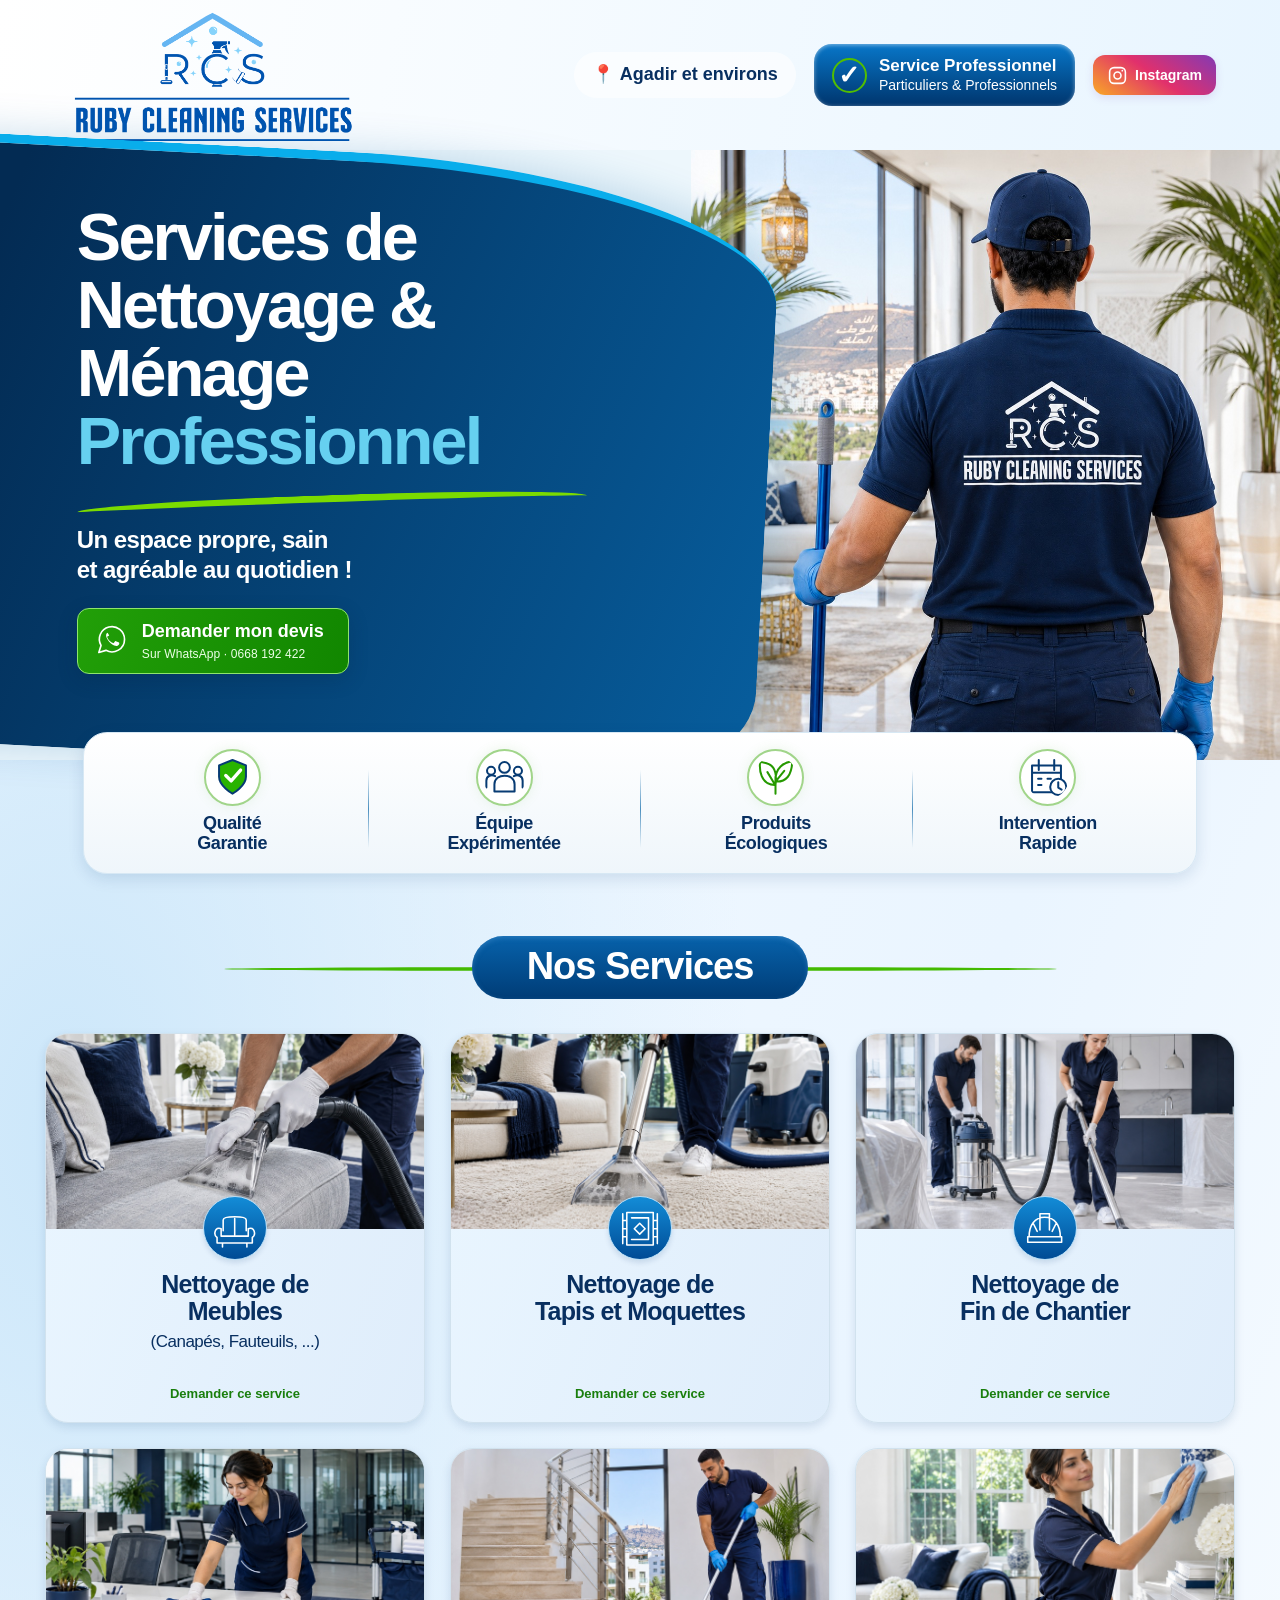
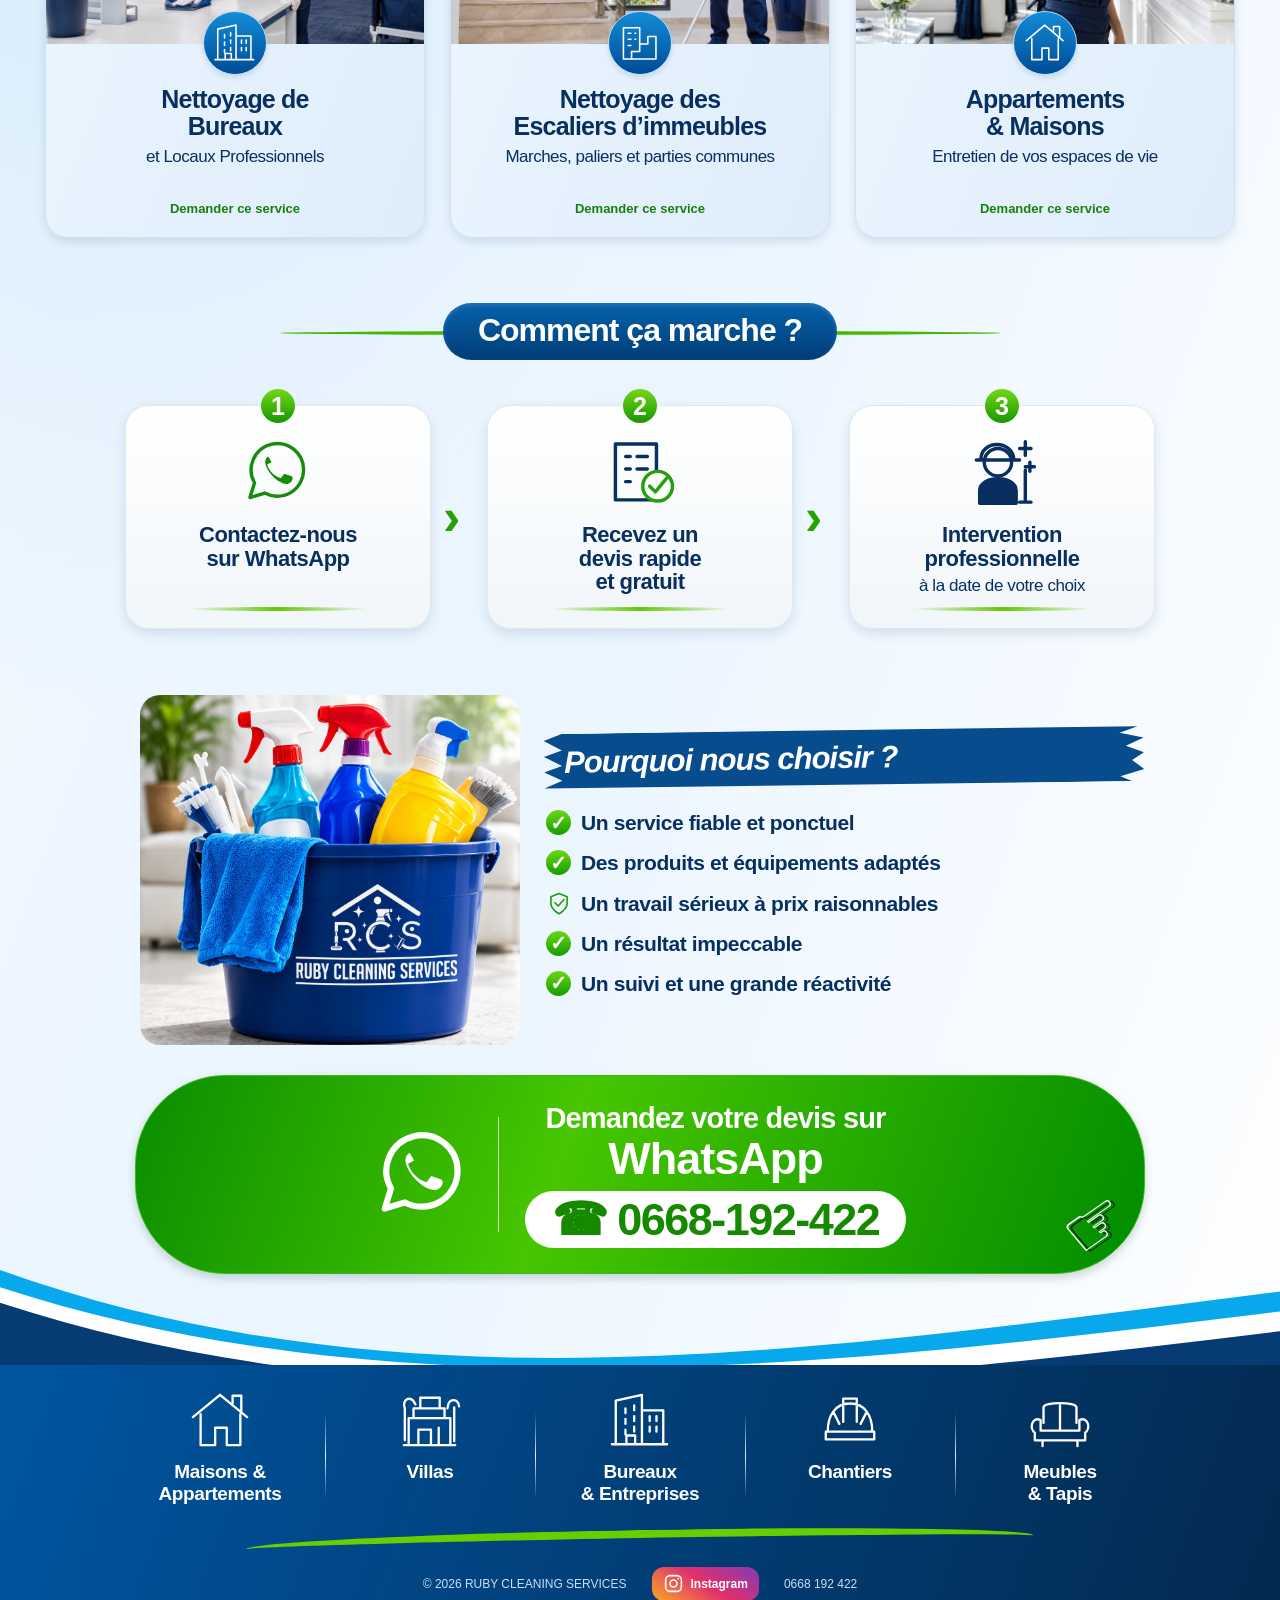
==== commit 95c25619: "Add home and staircase services and high-quality branded images" ====
--- a/index.html
+++ b/index.html
@@ -1,9 +1,9 @@
-<!doctype html><html lang="fr"><head><meta charset="utf-8"><meta name="viewport" content="width=device-width,initial-scale=1"><title>Ruby Cleaning Services — Nettoyage professionnel à Agadir</title><meta name="description" content="Nettoyage de meubles, tapis, bureaux et fin de chantier à Agadir et environs. Demandez votre devis sur WhatsApp au 0668 192 422."><meta name="theme-color" content="#073b73"><meta property="og:title" content="Ruby Cleaning Services — Agadir"><meta property="og:description" content="Un espace propre, sain et agréable au quotidien !"><meta property="og:image" content="assets/brand-reference.png"><link rel="stylesheet" href="css/style.css"><script src="js/main.js" defer></script></head><body><a class="skip" href="#services">Aller aux services</a><main class="poster">
+<!doctype html><html lang="fr"><head><meta charset="utf-8"><meta name="viewport" content="width=device-width,initial-scale=1"><title>Ruby Cleaning Services — Nettoyage professionnel à Agadir</title><meta name="description" content="Nettoyage de maisons, appartements, escaliers d’immeubles, meubles, tapis, bureaux et fin de chantier à Agadir et environs. Demandez votre devis sur WhatsApp au 0668 192 422."><meta name="theme-color" content="#073b73"><meta property="og:title" content="Ruby Cleaning Services — Agadir"><meta property="og:description" content="Un espace propre, sain et agréable au quotidien !"><meta property="og:image" content="assets/brand-reference.png"><link rel="stylesheet" href="css/style.css"><script src="js/main.js" defer></script></head><body><a class="skip" href="#services">Aller aux services</a><main class="poster">
 <header id="accueil"><a class="logo" href="#accueil" aria-label="Ruby Cleaning Services, accueil"><img src="assets/logo.png" alt="Ruby Cleaning Services" width="2363" height="2363"></a><div class="badges"><a class="instagram-button" href="https://www.instagram.com/rubycleaning_groupe_agadir?utm_source=qr&amp;bqrl=bjIyOG1iMXlnNXVw" target="_blank" rel="noopener noreferrer" aria-label="Suivez Ruby Cleaning Services sur Instagram"><svg viewBox="0 0 24 24" aria-hidden="true"><rect x="3" y="3" width="18" height="18" rx="5"/><circle cx="12" cy="12" r="4"/><circle cx="17.5" cy="6.5" r="1" fill="currentColor" stroke="none"/></svg><span>Instagram</span></a><span class="location">📍 <strong>Agadir et environs</strong></span><span class="professional"><b>✓</b><span><strong>Service Professionnel</strong><small>Particuliers & Professionnels</small></span></span></div></header>
-<section class="hero"><img class="hero-person" src="assets/reference-person.jpg" alt="Professionnel Ruby Cleaning Services en uniforme bleu" width="296" height="419" fetchpriority="high"><div class="hero-wave"></div><div class="hero-copy"><h1>Services de<br>Nettoyage &<br>Ménage<br><em>Professionnel</em></h1><span class="green-swoosh"></span><p>Un espace propre, sain<br>et agréable au quotidien !</p><a class="hero-cta" data-wa href="https://wa.me/212668192422"><svg viewBox="0 0 64 64" aria-hidden="true"><path d="M54 30A23 23 0 0 1 20 50L7 54l4-13A23 23 0 1 1 54 30Z"/><path d="M23 18c-9 5 7 25 17 24 4-1 6-6 3-7l-6-2-3 4c-6-2-10-6-12-12l4-2-3-5Z" fill="currentColor" stroke="none"/></svg><span>Demander mon devis<strong>Sur WhatsApp &middot; 0668 192 422</strong></span></a></div></section>
+<section class="hero"><img class="hero-person" src="assets/hero-person-hq.jpg" alt="Professionnel Ruby Cleaning Services en uniforme bleu" width="1122" height="1402" fetchpriority="high"><div class="hero-wave"></div><div class="hero-copy"><h1>Services de<br>Nettoyage &<br>Ménage<br><em>Professionnel</em></h1><span class="green-swoosh"></span><p>Un espace propre, sain<br>et agréable au quotidien !</p><a class="hero-cta" data-wa href="https://wa.me/212668192422"><svg viewBox="0 0 64 64" aria-hidden="true"><path d="M54 30A23 23 0 0 1 20 50L7 54l4-13A23 23 0 1 1 54 30Z"/><path d="M23 18c-9 5 7 25 17 24 4-1 6-6 3-7l-6-2-3 4c-6-2-10-6-12-12l4-2-3-5Z" fill="currentColor" stroke="none"/></svg><span>Demander mon devis<strong>Sur WhatsApp &middot; 0668 192 422</strong></span></a></div></section>
 <section class="trust" aria-label="Nos engagements"><div><svg class="" viewBox="0 0 64 64" aria-hidden="true"><path d="m32 6 20 8v17c0 14-20 25-20 25S12 45 12 31V14Z" fill="#29b300"/><path d="m22 29 8 8 14-16" stroke="white" stroke-width="5"/></svg><strong>Qualité<br>Garantie</strong></div><div><svg class="" viewBox="0 0 64 64" aria-hidden="true"><circle cx="32" cy="17" r="8"/><circle cx="12" cy="22" r="6"/><circle cx="52" cy="22" r="6"/><path d="M17 53V42c0-17 30-17 30 0v11ZM5 47V37c0-8 8-10 13-7M59 47V37c0-8-8-10-13-7"/></svg><strong>Équipe<br>Expérimentée</strong></div><div><svg class="" viewBox="0 0 64 64" aria-hidden="true"><path d="M32 56V31M32 43C9 44 8 19 9 9c19 1 26 11 23 34ZM32 38C31 17 45 9 57 8c-1 21-9 31-25 30ZM20 24l12 20M45 22 32 38"/></svg><strong>Produits<br>Écologiques</strong></div><div><svg class="" viewBox="0 0 64 64" aria-hidden="true"><path d="M9 14h43v40H9ZM9 25h43M19 6v15M42 6v15M18 34h5m9 0h5m-19 9h5"/><circle cx="48" cy="46" r="12" fill="white"/><path d="M48 39v8l5 3"/></svg><strong>Intervention<br>Rapide</strong></div></section>
-<section id="services" class="services"><h2 class="pill-title"><span>Nos Services</span></h2><div class="service-grid"><a class="service-card" data-service="Nettoyage de meubles" href="https://wa.me/212668192422" aria-label="Demander un devis : Nettoyage de meubles"><img src="assets/reference-sofa.jpg" alt="Nettoyage de meubles" width="296" height="147" loading="lazy"><span class="round-icon"><svg class="" viewBox="0 0 64 64" aria-hidden="true"><path d="M15 35V19c0-6 34-6 34 0v16M12 32c-9-4-12 9-6 13v8h52v-8c6-4 3-17-6-13v11H12ZM14 53v6m36-6v6M32 17v24"/></svg></span><h3>Nettoyage de<br>Meubles</h3><p>(Canapés, Fauteuils, ...)</p><span class="service-cta">Demander ce service</span></a><a class="service-card" data-service="Nettoyage de tapis et moquettes" href="https://wa.me/212668192422" aria-label="Demander un devis : Nettoyage de tapis et moquettes"><img src="assets/reference-rug.jpg" alt="Nettoyage de tapis et moquettes" width="296" height="147" loading="lazy"><span class="round-icon"><svg class="" viewBox="0 0 64 64" aria-hidden="true"><path d="M13 8h39v48H13ZM20 16h25v32H20M7 10v44M58 10v44M13 20H7m6 12H7m6 12H7m45-24h6m-6 12h6m-6 12h6"/><path d="m32 24 8 8-8 8-8-8Z"/></svg></span><h3>Nettoyage de<br>Tapis et Moquettes</h3><p>&nbsp;</p><span class="service-cta">Demander ce service</span></a><a class="service-card" data-service="Nettoyage de fin de chantier" href="https://wa.me/212668192422" aria-label="Demander un devis : Nettoyage de fin de chantier"><img src="assets/reference-construction.jpg" alt="Nettoyage de fin de chantier" width="296" height="147" loading="lazy"><span class="round-icon"><svg class="" viewBox="0 0 64 64" aria-hidden="true"><path d="M9 44c0-17 8-29 23-29s23 12 23 29M25 34V10h14v24M7 44h50v8H7ZM15 24l6 12m28-12-6 12"/></svg></span><h3>Nettoyage de<br>Fin de Chantier</h3><p>&nbsp;</p><span class="service-cta">Demander ce service</span></a><a class="service-card" data-service="Nettoyage de bureaux et locaux professionnels" href="https://wa.me/212668192422" aria-label="Demander un devis : Nettoyage de bureaux et locaux professionnels"><img src="assets/reference-office.jpg" alt="Nettoyage de bureaux et locaux professionnels" width="296" height="147" loading="lazy"><span class="round-icon"><svg class="" viewBox="0 0 64 64" aria-hidden="true"><path d="M7 57V12l27-6v51M34 22h22v35M3 57h57M17 20v5m9-8v5m-9 9v5m9-8v5m-9 9v5m9-8v5m16-16v5m7-5v5m-7 6v5m7-5v5M18 57V48h9v9"/></svg></span><h3>Nettoyage de<br>Bureaux</h3><p>et Locaux Professionnels</p><span class="service-cta">Demander ce service</span></a></div></section>
+<section id="services" class="services"><h2 class="pill-title"><span>Nos Services</span></h2><div class="service-grid"><a class="service-card" data-service="Nettoyage de meubles" href="https://wa.me/212668192422" aria-label="Demander un devis : Nettoyage de meubles"><img src="assets/furniture-cleaning-hq.jpg" alt="Nettoyage de meubles" width="1672" height="941" loading="lazy"><span class="round-icon"><svg class="" viewBox="0 0 64 64" aria-hidden="true"><path d="M15 35V19c0-6 34-6 34 0v16M12 32c-9-4-12 9-6 13v8h52v-8c6-4 3-17-6-13v11H12ZM14 53v6m36-6v6M32 17v24"/></svg></span><h3>Nettoyage de<br>Meubles</h3><p>(Canapés, Fauteuils, ...)</p><span class="service-cta">Demander ce service</span></a><a class="service-card" data-service="Nettoyage de tapis et moquettes" href="https://wa.me/212668192422" aria-label="Demander un devis : Nettoyage de tapis et moquettes"><img src="assets/carpet-cleaning-hq.jpg" alt="Nettoyage de tapis et moquettes" width="1536" height="1024" loading="lazy"><span class="round-icon"><svg class="" viewBox="0 0 64 64" aria-hidden="true"><path d="M13 8h39v48H13ZM20 16h25v32H20M7 10v44M58 10v44M13 20H7m6 12H7m6 12H7m45-24h6m-6 12h6m-6 12h6"/><path d="m32 24 8 8-8 8-8-8Z"/></svg></span><h3>Nettoyage de<br>Tapis et Moquettes</h3><p>&nbsp;</p><span class="service-cta">Demander ce service</span></a><a class="service-card" data-service="Nettoyage de fin de chantier" href="https://wa.me/212668192422" aria-label="Demander un devis : Nettoyage de fin de chantier"><img src="assets/construction-cleaning-hq.jpg" alt="Nettoyage de fin de chantier" width="1536" height="1024" loading="lazy"><span class="round-icon"><svg class="" viewBox="0 0 64 64" aria-hidden="true"><path d="M9 44c0-17 8-29 23-29s23 12 23 29M25 34V10h14v24M7 44h50v8H7ZM15 24l6 12m28-12-6 12"/></svg></span><h3>Nettoyage de<br>Fin de Chantier</h3><p>&nbsp;</p><span class="service-cta">Demander ce service</span></a><a class="service-card" data-service="Nettoyage de bureaux et locaux professionnels" href="https://wa.me/212668192422" aria-label="Demander un devis : Nettoyage de bureaux et locaux professionnels"><img src="assets/office-cleaning-hq.jpg" alt="Nettoyage de bureaux et locaux professionnels" width="1672" height="941" loading="lazy"><span class="round-icon"><svg class="" viewBox="0 0 64 64" aria-hidden="true"><path d="M7 57V12l27-6v51M34 22h22v35M3 57h57M17 20v5m9-8v5m-9 9v5m9-8v5m-9 9v5m9-8v5m16-16v5m7-5v5m-7 6v5m7-5v5M18 57V48h9v9"/></svg></span><h3>Nettoyage de<br>Bureaux</h3><p>et Locaux Professionnels</p><span class="service-cta">Demander ce service</span></a><a class="service-card service-card-added" data-service="Nettoyage des escaliers d’immeubles" href="https://wa.me/212668192422" aria-label="Demander un devis : Nettoyage des escaliers d’immeubles"><img src="assets/staircase-cleaning-hq.jpg" alt="Nettoyage des escaliers d’immeubles" width="1536" height="1024" loading="lazy"><span class="round-icon"><svg viewBox="0 0 64 64" aria-hidden="true"><path d="M8 56V10h24v24M15 18h4m6 0h1m-11 9h4m6 0h1M15 36h4M8 56h48V23H44v11H32v11H20v11Z"/></svg></span><h3>Nettoyage des<br>Escaliers d’immeubles</h3><p>Marches, paliers et parties communes</p><span class="service-cta">Demander ce service</span></a><a class="service-card service-card-added" data-service="Nettoyage des appartements et maisons" href="https://wa.me/212668192422" aria-label="Demander un devis : Nettoyage des appartements et maisons"><img src="assets/home-cleaning-hq.jpg" alt="Nettoyage des appartements et maisons" width="1536" height="1024" loading="lazy"><span class="round-icon"><svg viewBox="0 0 64 64" aria-hidden="true"><path d="m5 29 27-23 27 23M13 26v31h15V40h10v17h14V26M45 15V8h9v15"/></svg></span><h3>Appartements<br>& Maisons</h3><p>Entretien de vos espaces de vie</p><span class="service-cta">Demander ce service</span></a></div></section>
 <section class="process" id="fonctionnement"><h2 class="pill-title"><span>Comment ça marche ?</span></h2><div class="steps"><a class="step" data-wa href="https://wa.me/212668192422"><b class="step-number">1</b><svg class="" viewBox="0 0 64 64" aria-hidden="true"><path d="M54 30A23 23 0 0 1 20 50L7 54l4-13A23 23 0 1 1 54 30Z"/><path d="M23 18c-9 5 7 25 17 24 4-1 6-6 3-7l-6-2-3 4c-6-2-10-6-12-12l4-2-3-5Z" fill="currentColor" stroke="none"/></svg><h3>Contactez-nous<br>sur WhatsApp</h3><p></p><i></i></a><span class="connector" aria-hidden="true">›</span><div class="step"><b class="step-number">2</b><svg class="" viewBox="0 0 64 64" aria-hidden="true"><path d="M10 7h36v49H10ZM19 18h4m6 0h9M19 29h4m6 0h9M19 40h4"/><circle cx="47" cy="44" r="13" fill="white" stroke="#259f0b"/><path d="m40 44 5 5 10-12" stroke="#259f0b"/></svg><h3>Recevez un<br>devis rapide<br>et gratuit</h3><p></p><i></i></div><span class="connector" aria-hidden="true">›</span><div class="step"><b class="step-number">3</b><svg class="" viewBox="0 0 64 64" aria-hidden="true"><path d="M12 59V48c0-14 32-14 32 0v11Z" fill="currentColor"/><circle cx="28" cy="23" r="12"/><path d="M13 21c0-18 28-18 29 0M9 21h38M52 30v28m-5 0h10M52 5v12m-5-6h10M56 23v8m-4-4h8"/></svg><h3>Intervention<br>professionnelle</h3><p>à la date de votre choix</p><i></i></div></div></section>
-<section class="why" id="apropos"><img src="assets/reference-equipment.jpg" alt="Matériel de nettoyage Ruby Cleaning Services" width="282" height="303" loading="lazy"><div><h2>Pourquoi nous choisir ?</h2><ul><li>Un service fiable et de qualité</li><li>Des produits et équipements adaptés</li><li>Des tarifs compétitifs</li><li>Un résultat impeccable</li><li>Un suivi et une grande réactivité</li></ul></div></section>
+<section class="why" id="apropos"><img src="assets/equipment-bucket-hq.jpg" alt="Matériel de nettoyage Ruby Cleaning Services" width="1122" height="1402" loading="lazy"><div><h2>Pourquoi nous choisir ?</h2><ul><li>Un service fiable et ponctuel</li><li>Des produits et équipements adaptés</li><li class="serious-benefit"><svg viewBox="0 0 64 64" aria-hidden="true"><path d="m32 6 20 8v17c0 14-20 25-20 25S12 45 12 31V14Z"/><path d="m22 29 8 8 14-16"/></svg><span>Un travail sérieux à prix raisonnables</span></li><li>Un résultat impeccable</li><li>Un suivi et une grande réactivité</li></ul></div></section>
 <section class="contact" id="contact"><a class="contact-banner" data-wa href="https://wa.me/212668192422"><svg class="" viewBox="0 0 64 64" aria-hidden="true"><path d="M54 30A23 23 0 0 1 20 50L7 54l4-13A23 23 0 1 1 54 30Z"/><path d="M23 18c-9 5 7 25 17 24 4-1 6-6 3-7l-6-2-3 4c-6-2-10-6-12-12l4-2-3-5Z" fill="currentColor" stroke="none"/></svg><div><span>Demandez votre devis sur</span><strong>WhatsApp</strong><b class="phone">☎ 0668-192-422</b></div><span class="click-hand" aria-hidden="true">☞</span></a></section>
 <footer><svg class="footer-wave" viewBox="0 0 1000 110" preserveAspectRatio="none" aria-hidden="true"><path d="M0 0c320 170 650 90 1000 25v85H0Z" fill="#08a9ec"/><path d="M0 20c310 150 660 90 1000 28v62H0Z" fill="white"/><path d="M0 38c310 150 660 95 1000 33v39H0Z" fill="#073b73"/></svg><div class="footer-categories"><a data-service="Nettoyage : Maisons & Appartements" href="https://wa.me/212668192422"><svg class="" viewBox="0 0 64 64" aria-hidden="true"><path d="m4 29 28-23 28 23M12 26v32h15V40h12v18h14V26M45 15V7h9v16"/></svg><strong>Maisons &<br>Appartements</strong></a><a data-service="Nettoyage : Villas" href="https://wa.me/212668192422"><svg class="" viewBox="0 0 64 64" aria-hidden="true"><path d="M10 58V30h43v28M5 58h53M20 58V42h13v16M41 40v18M15 30V20h32v10M22 20V9h20v11M6 20c-4-9 7-15 11-4M50 20c1-12 12-10 12-2M6 20v33M57 19v35"/></svg><strong>Villas</strong></a><a data-service="Nettoyage : Bureaux & Entreprises" href="https://wa.me/212668192422"><svg class="" viewBox="0 0 64 64" aria-hidden="true"><path d="M7 57V12l27-6v51M34 22h22v35M3 57h57M17 20v5m9-8v5m-9 9v5m9-8v5m-9 9v5m9-8v5m16-16v5m7-5v5m-7 6v5m7-5v5M18 57V48h9v9"/></svg><strong>Bureaux<br>& Entreprises</strong></a><a data-service="Nettoyage : Chantiers" href="https://wa.me/212668192422"><svg class="" viewBox="0 0 64 64" aria-hidden="true"><path d="M9 44c0-17 8-29 23-29s23 12 23 29M25 34V10h14v24M7 44h50v8H7ZM15 24l6 12m28-12-6 12"/></svg><strong>Chantiers</strong></a><a data-service="Nettoyage : Meubles & Tapis" href="https://wa.me/212668192422"><svg class="" viewBox="0 0 64 64" aria-hidden="true"><path d="M15 35V19c0-6 34-6 34 0v16M12 32c-9-4-12 9-6 13v8h52v-8c6-4 3-17-6-13v11H12ZM14 53v6m36-6v6M32 17v24"/></svg><strong>Meubles<br>& Tapis</strong></a></div><span class="footer-swoosh"></span><div class="footer-details"><span>© 2026 RUBY CLEANING SERVICES</span><a class="instagram-button instagram-footer" href="https://www.instagram.com/rubycleaning_groupe_agadir?utm_source=qr&amp;bqrl=bjIyOG1iMXlnNXVw" target="_blank" rel="noopener noreferrer" aria-label="Suivez Ruby Cleaning Services sur Instagram"><svg viewBox="0 0 24 24" aria-hidden="true"><rect x="3" y="3" width="18" height="18" rx="5"/><circle cx="12" cy="12" r="4"/><circle cx="17.5" cy="6.5" r="1" fill="currentColor" stroke="none"/></svg><span>Instagram</span></a><a href="tel:+212668192422">0668 192 422</a></div></footer></main><button class="back-top" aria-label="Retour en haut">↑</button></body></html>
--- a/css/style.css
+++ b/css/style.css
@@ -39,3 +39,14 @@
 .badges .instagram-button{order:3}.instagram-footer{font-size:12px;padding:6px 11px;min-height:34px}.footer-details{align-items:center}
 @media(max-width:767px){.badges{gap:1cqw}.badges .instagram-button{justify-self:end;min-height:25px;padding:4px 9px;gap:5px;font-size:10px;border-radius:8px}.badges .instagram-button svg{width:15px;height:15px}.instagram-footer{font-size:11px}}
 @media(min-width:768px) and (max-width:1100px){.badges{display:grid;grid-template-columns:auto auto;gap:8px 12px}.badges .location{grid-column:1/-1}.badges .instagram-button{font-size:12px;min-height:37px;padding:8px 10px}.badges .professional{padding:8px 10px}.badges .professional strong{font-size:14px}.badges .professional small{font-size:11px}.badges .professional>b{width:28px;height:28px;font-size:21px}}
+
+/* Six services: balanced rows on desktop, paired cards on mobile. */
+@media(min-width:1100px){.service-grid{grid-template-columns:repeat(3,minmax(0,1fr))}.service-card>img{height:195px}.service-card h3{font-size:25px}.service-card p{font-size:17px;min-height:40px;padding-inline:12px}.service-cta{font-size:13px}}
+.service-card-added>img{object-position:center}.service-card-added p{padding-inline:10px}.serious-benefit{display:flex;align-items:flex-start;gap:10px}.why li.serious-benefit:before{display:none}.serious-benefit>svg{position:absolute;left:-4.7cqw;top:0;width:3.7cqw;height:3.7cqw;color:#219d0b;stroke-width:4}
+@media(min-width:768px){.serious-benefit>svg{left:-35px;width:26px;height:26px}}
+/* Preserve the cleaner and staircase in the service-card crop. */
+.service-card[data-service^="Nettoyage des escaliers"]>img{object-position:center 25%}
+
+/* Match the reference framing while keeping the cap and back logo visible. */
+.hero-person{object-position:center top}
+@media(min-width:768px){.hero-person{object-position:center top}.hero-wave{border-top-color:#09adeb}.hero h1 em{color:#66d0f0}}
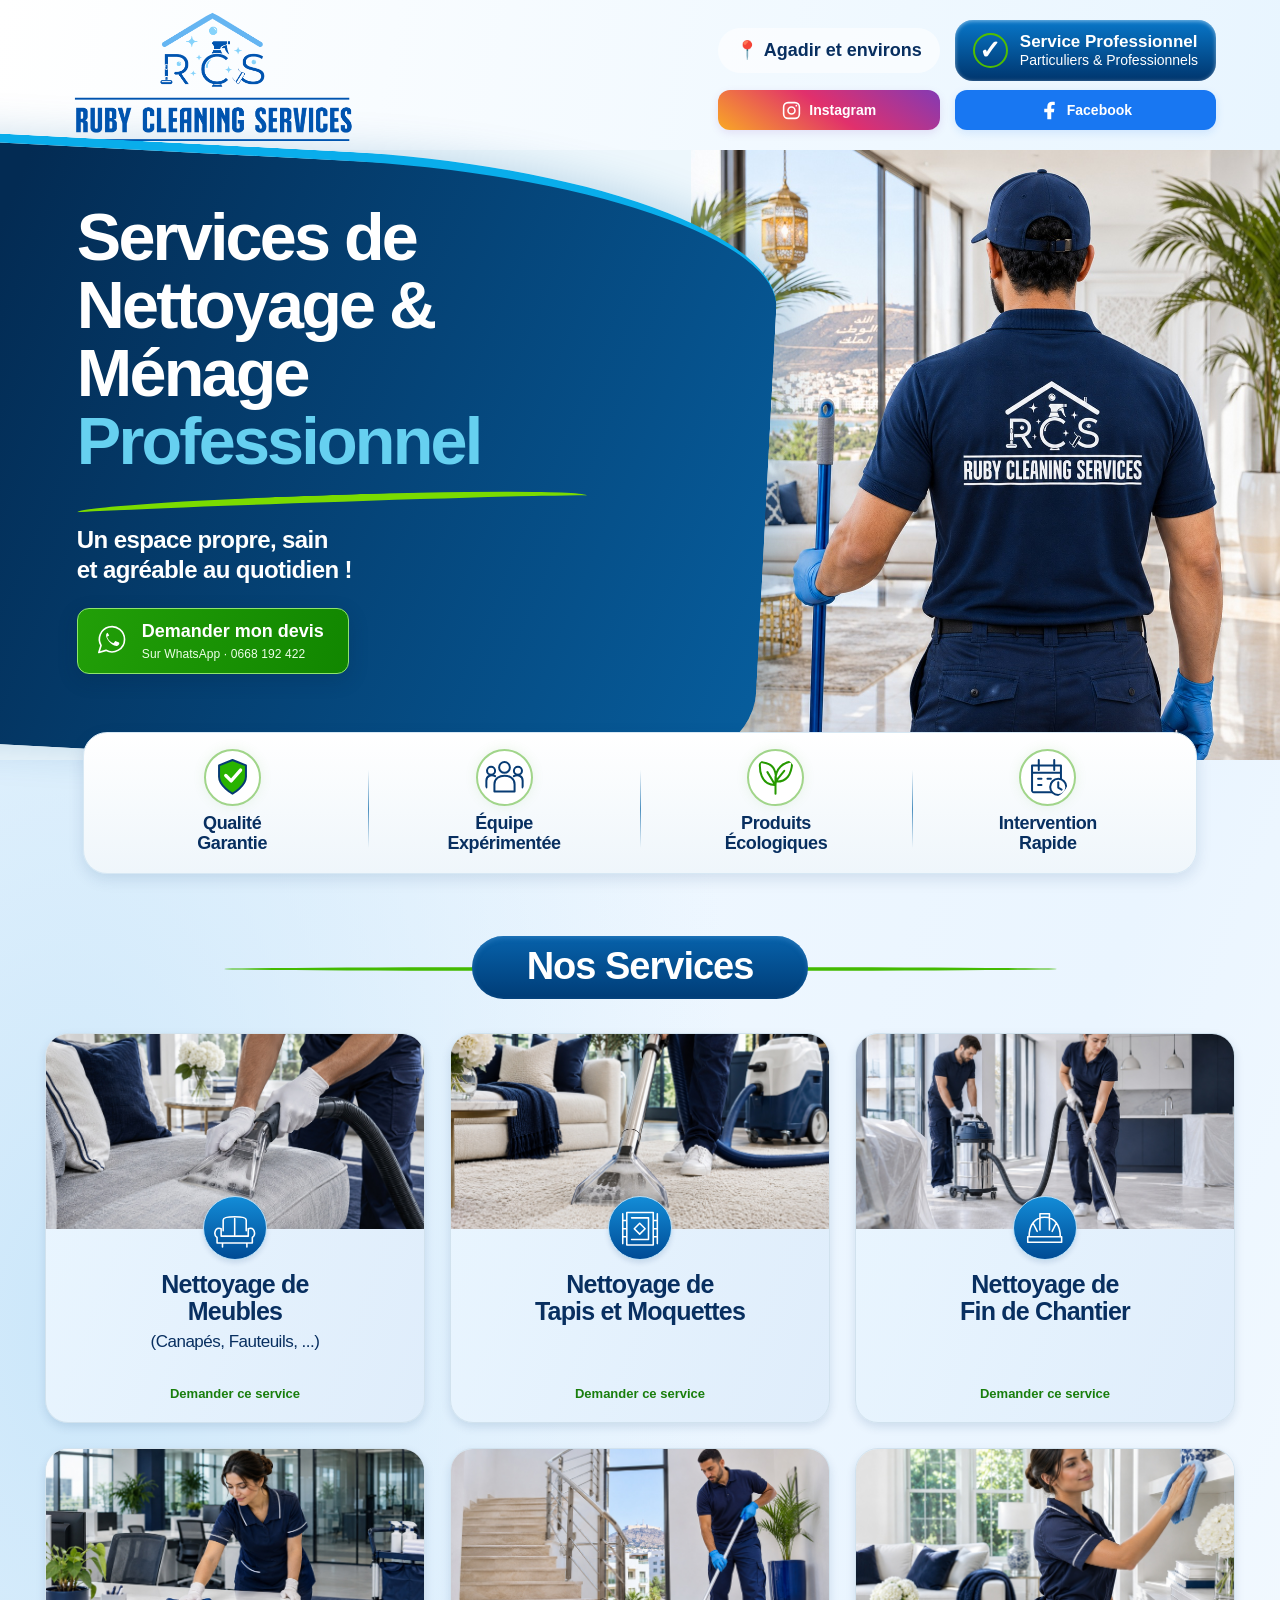
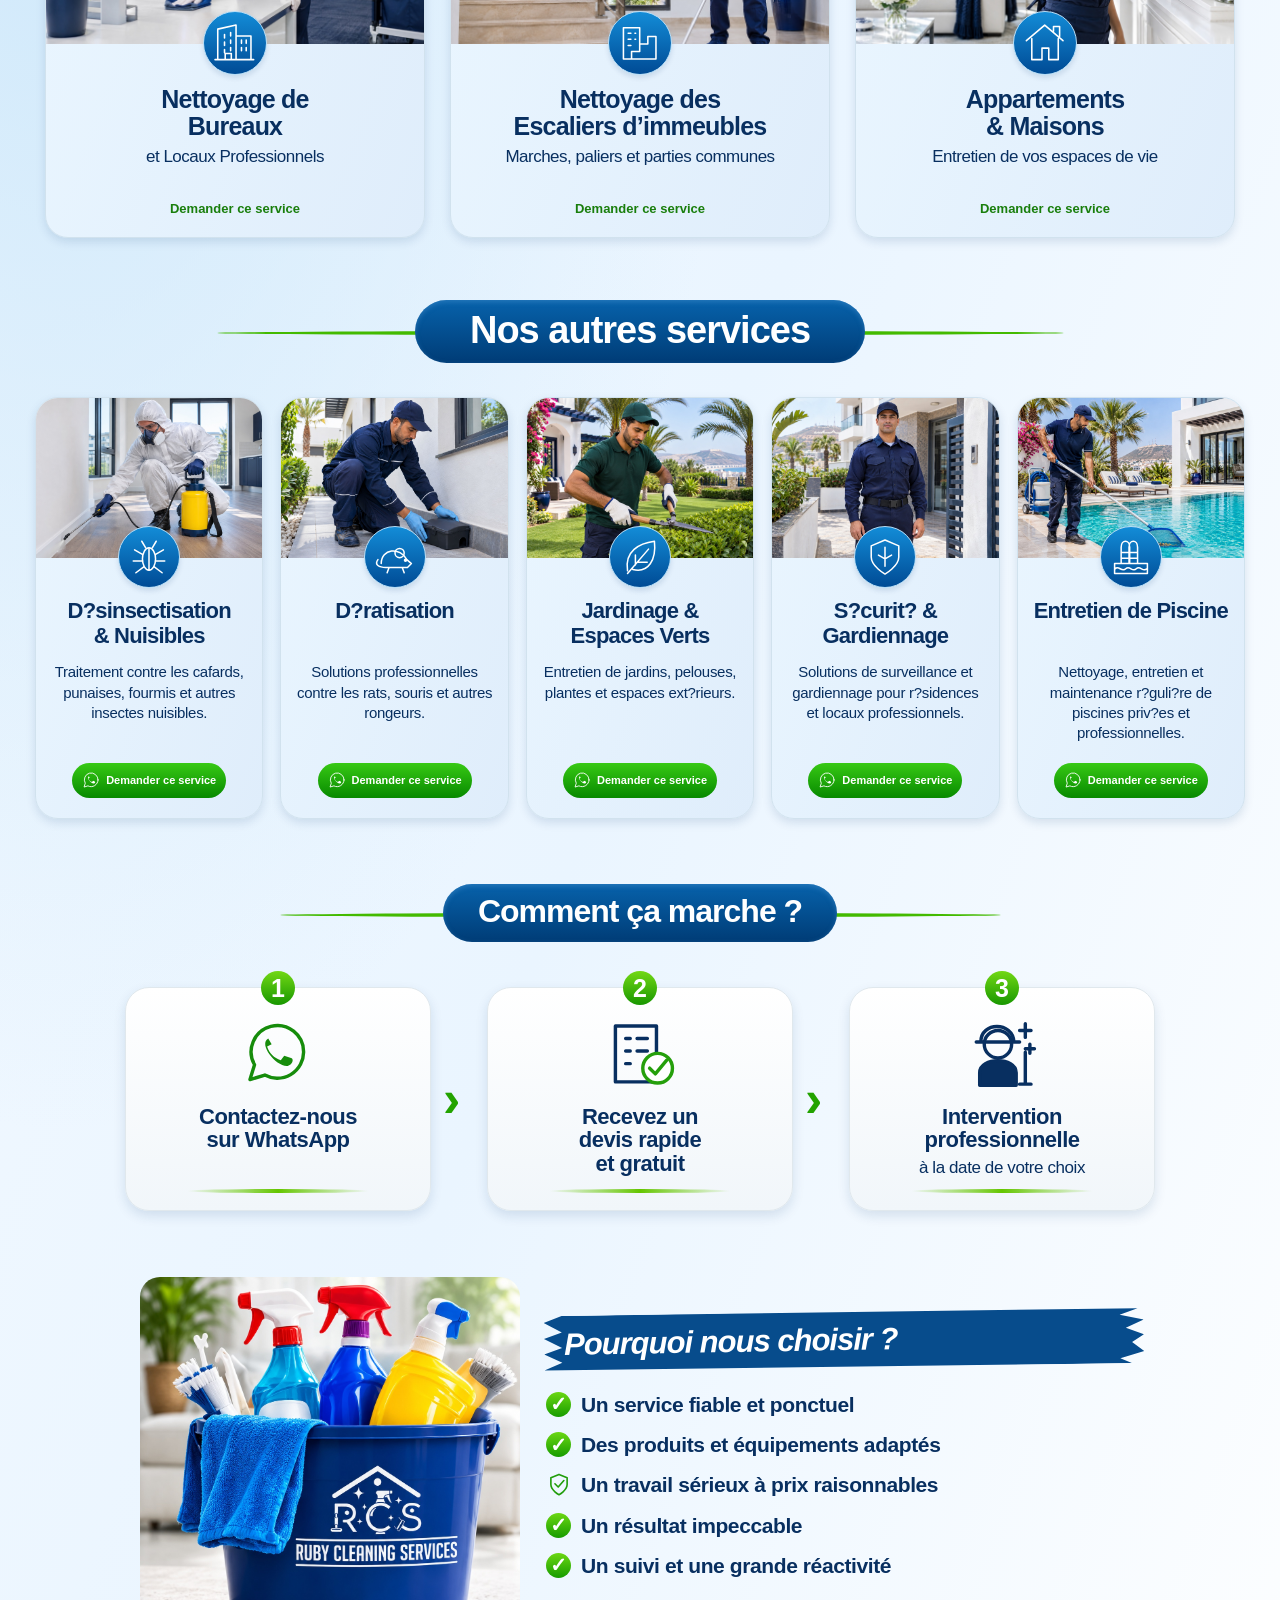
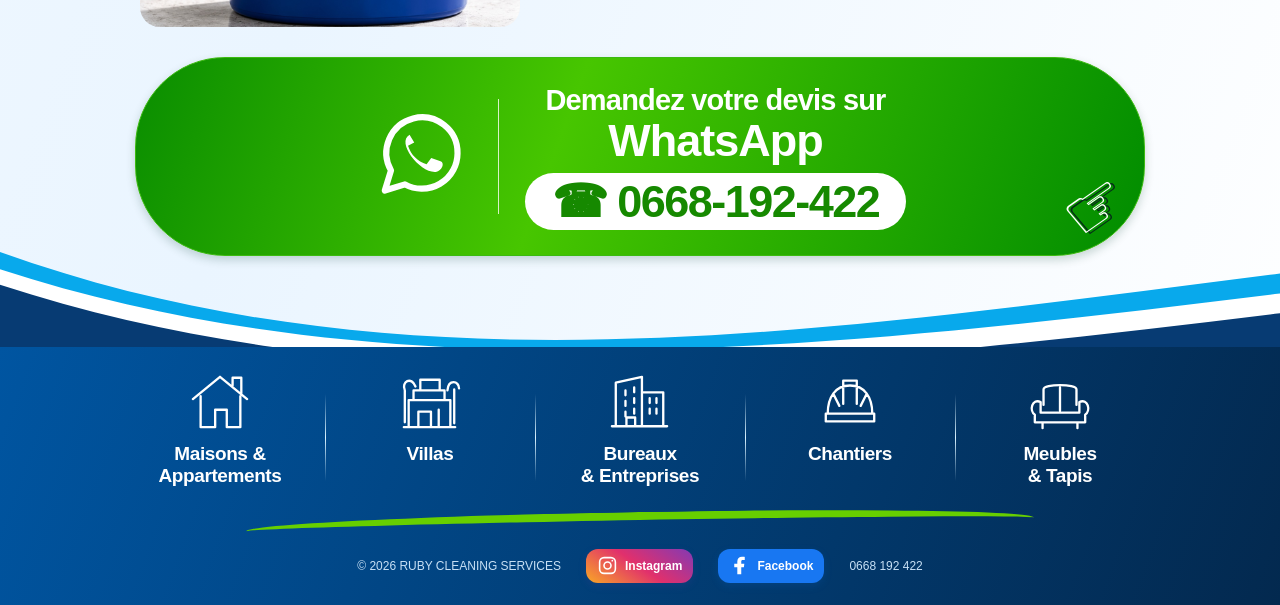
==== commit f4c152fc: "Add complementary services, generated photos and Facebook buttons" ====
--- a/index.html
+++ b/index.html
@@ -1,9 +1,10 @@
 <!doctype html><html lang="fr"><head><meta charset="utf-8"><meta name="viewport" content="width=device-width,initial-scale=1"><title>Ruby Cleaning Services — Nettoyage professionnel à Agadir</title><meta name="description" content="Nettoyage de maisons, appartements, escaliers d’immeubles, meubles, tapis, bureaux et fin de chantier à Agadir et environs. Demandez votre devis sur WhatsApp au 0668 192 422."><meta name="theme-color" content="#073b73"><meta property="og:title" content="Ruby Cleaning Services — Agadir"><meta property="og:description" content="Un espace propre, sain et agréable au quotidien !"><meta property="og:image" content="assets/brand-reference.png"><link rel="stylesheet" href="css/style.css"><script src="js/main.js" defer></script></head><body><a class="skip" href="#services">Aller aux services</a><main class="poster">
-<header id="accueil"><a class="logo" href="#accueil" aria-label="Ruby Cleaning Services, accueil"><img src="assets/logo.png" alt="Ruby Cleaning Services" width="2363" height="2363"></a><div class="badges"><a class="instagram-button" href="https://www.instagram.com/rubycleaning_groupe_agadir?utm_source=qr&amp;bqrl=bjIyOG1iMXlnNXVw" target="_blank" rel="noopener noreferrer" aria-label="Suivez Ruby Cleaning Services sur Instagram"><svg viewBox="0 0 24 24" aria-hidden="true"><rect x="3" y="3" width="18" height="18" rx="5"/><circle cx="12" cy="12" r="4"/><circle cx="17.5" cy="6.5" r="1" fill="currentColor" stroke="none"/></svg><span>Instagram</span></a><span class="location">📍 <strong>Agadir et environs</strong></span><span class="professional"><b>✓</b><span><strong>Service Professionnel</strong><small>Particuliers & Professionnels</small></span></span></div></header>
+<header id="accueil"><a class="logo" href="#accueil" aria-label="Ruby Cleaning Services, accueil"><img src="assets/logo.png" alt="Ruby Cleaning Services" width="2363" height="2363"></a><div class="badges"><a class="facebook-button" href="https://www.facebook.com/groups/416503676820626/user/61573172457390" target="_blank" rel="noopener noreferrer" aria-label="Retrouvez Ruby Cleaning Services sur Facebook"><svg viewBox="0 0 24 24" aria-hidden="true"><path d="M14 22v-8h3l.5-4H14V7.5c0-1.1.3-1.8 1.8-1.8H18V2.2C17.6 2.1 16.3 2 14.8 2 11.6 2 9.5 3.9 9.5 7.3V10H6v4h3.5v8Z"/></svg><span>Facebook</span></a><a class="instagram-button" href="https://www.instagram.com/rubycleaning_groupe_agadir?utm_source=qr&amp;bqrl=bjIyOG1iMXlnNXVw" target="_blank" rel="noopener noreferrer" aria-label="Suivez Ruby Cleaning Services sur Instagram"><svg viewBox="0 0 24 24" aria-hidden="true"><rect x="3" y="3" width="18" height="18" rx="5"/><circle cx="12" cy="12" r="4"/><circle cx="17.5" cy="6.5" r="1" fill="currentColor" stroke="none"/></svg><span>Instagram</span></a><span class="location">📍 <strong>Agadir et environs</strong></span><span class="professional"><b>✓</b><span><strong>Service Professionnel</strong><small>Particuliers & Professionnels</small></span></span></div></header>
 <section class="hero"><img class="hero-person" src="assets/hero-person-hq.jpg" alt="Professionnel Ruby Cleaning Services en uniforme bleu" width="1122" height="1402" fetchpriority="high"><div class="hero-wave"></div><div class="hero-copy"><h1>Services de<br>Nettoyage &<br>Ménage<br><em>Professionnel</em></h1><span class="green-swoosh"></span><p>Un espace propre, sain<br>et agréable au quotidien !</p><a class="hero-cta" data-wa href="https://wa.me/212668192422"><svg viewBox="0 0 64 64" aria-hidden="true"><path d="M54 30A23 23 0 0 1 20 50L7 54l4-13A23 23 0 1 1 54 30Z"/><path d="M23 18c-9 5 7 25 17 24 4-1 6-6 3-7l-6-2-3 4c-6-2-10-6-12-12l4-2-3-5Z" fill="currentColor" stroke="none"/></svg><span>Demander mon devis<strong>Sur WhatsApp &middot; 0668 192 422</strong></span></a></div></section>
 <section class="trust" aria-label="Nos engagements"><div><svg class="" viewBox="0 0 64 64" aria-hidden="true"><path d="m32 6 20 8v17c0 14-20 25-20 25S12 45 12 31V14Z" fill="#29b300"/><path d="m22 29 8 8 14-16" stroke="white" stroke-width="5"/></svg><strong>Qualité<br>Garantie</strong></div><div><svg class="" viewBox="0 0 64 64" aria-hidden="true"><circle cx="32" cy="17" r="8"/><circle cx="12" cy="22" r="6"/><circle cx="52" cy="22" r="6"/><path d="M17 53V42c0-17 30-17 30 0v11ZM5 47V37c0-8 8-10 13-7M59 47V37c0-8-8-10-13-7"/></svg><strong>Équipe<br>Expérimentée</strong></div><div><svg class="" viewBox="0 0 64 64" aria-hidden="true"><path d="M32 56V31M32 43C9 44 8 19 9 9c19 1 26 11 23 34ZM32 38C31 17 45 9 57 8c-1 21-9 31-25 30ZM20 24l12 20M45 22 32 38"/></svg><strong>Produits<br>Écologiques</strong></div><div><svg class="" viewBox="0 0 64 64" aria-hidden="true"><path d="M9 14h43v40H9ZM9 25h43M19 6v15M42 6v15M18 34h5m9 0h5m-19 9h5"/><circle cx="48" cy="46" r="12" fill="white"/><path d="M48 39v8l5 3"/></svg><strong>Intervention<br>Rapide</strong></div></section>
 <section id="services" class="services"><h2 class="pill-title"><span>Nos Services</span></h2><div class="service-grid"><a class="service-card" data-service="Nettoyage de meubles" href="https://wa.me/212668192422" aria-label="Demander un devis : Nettoyage de meubles"><img src="assets/furniture-cleaning-hq.jpg" alt="Nettoyage de meubles" width="1672" height="941" loading="lazy"><span class="round-icon"><svg class="" viewBox="0 0 64 64" aria-hidden="true"><path d="M15 35V19c0-6 34-6 34 0v16M12 32c-9-4-12 9-6 13v8h52v-8c6-4 3-17-6-13v11H12ZM14 53v6m36-6v6M32 17v24"/></svg></span><h3>Nettoyage de<br>Meubles</h3><p>(Canapés, Fauteuils, ...)</p><span class="service-cta">Demander ce service</span></a><a class="service-card" data-service="Nettoyage de tapis et moquettes" href="https://wa.me/212668192422" aria-label="Demander un devis : Nettoyage de tapis et moquettes"><img src="assets/carpet-cleaning-hq.jpg" alt="Nettoyage de tapis et moquettes" width="1536" height="1024" loading="lazy"><span class="round-icon"><svg class="" viewBox="0 0 64 64" aria-hidden="true"><path d="M13 8h39v48H13ZM20 16h25v32H20M7 10v44M58 10v44M13 20H7m6 12H7m6 12H7m45-24h6m-6 12h6m-6 12h6"/><path d="m32 24 8 8-8 8-8-8Z"/></svg></span><h3>Nettoyage de<br>Tapis et Moquettes</h3><p>&nbsp;</p><span class="service-cta">Demander ce service</span></a><a class="service-card" data-service="Nettoyage de fin de chantier" href="https://wa.me/212668192422" aria-label="Demander un devis : Nettoyage de fin de chantier"><img src="assets/construction-cleaning-hq.jpg" alt="Nettoyage de fin de chantier" width="1536" height="1024" loading="lazy"><span class="round-icon"><svg class="" viewBox="0 0 64 64" aria-hidden="true"><path d="M9 44c0-17 8-29 23-29s23 12 23 29M25 34V10h14v24M7 44h50v8H7ZM15 24l6 12m28-12-6 12"/></svg></span><h3>Nettoyage de<br>Fin de Chantier</h3><p>&nbsp;</p><span class="service-cta">Demander ce service</span></a><a class="service-card" data-service="Nettoyage de bureaux et locaux professionnels" href="https://wa.me/212668192422" aria-label="Demander un devis : Nettoyage de bureaux et locaux professionnels"><img src="assets/office-cleaning-hq.jpg" alt="Nettoyage de bureaux et locaux professionnels" width="1672" height="941" loading="lazy"><span class="round-icon"><svg class="" viewBox="0 0 64 64" aria-hidden="true"><path d="M7 57V12l27-6v51M34 22h22v35M3 57h57M17 20v5m9-8v5m-9 9v5m9-8v5m-9 9v5m9-8v5m16-16v5m7-5v5m-7 6v5m7-5v5M18 57V48h9v9"/></svg></span><h3>Nettoyage de<br>Bureaux</h3><p>et Locaux Professionnels</p><span class="service-cta">Demander ce service</span></a><a class="service-card service-card-added" data-service="Nettoyage des escaliers d’immeubles" href="https://wa.me/212668192422" aria-label="Demander un devis : Nettoyage des escaliers d’immeubles"><img src="assets/staircase-cleaning-hq.jpg" alt="Nettoyage des escaliers d’immeubles" width="1536" height="1024" loading="lazy"><span class="round-icon"><svg viewBox="0 0 64 64" aria-hidden="true"><path d="M8 56V10h24v24M15 18h4m6 0h1m-11 9h4m6 0h1M15 36h4M8 56h48V23H44v11H32v11H20v11Z"/></svg></span><h3>Nettoyage des<br>Escaliers d’immeubles</h3><p>Marches, paliers et parties communes</p><span class="service-cta">Demander ce service</span></a><a class="service-card service-card-added" data-service="Nettoyage des appartements et maisons" href="https://wa.me/212668192422" aria-label="Demander un devis : Nettoyage des appartements et maisons"><img src="assets/home-cleaning-hq.jpg" alt="Nettoyage des appartements et maisons" width="1536" height="1024" loading="lazy"><span class="round-icon"><svg viewBox="0 0 64 64" aria-hidden="true"><path d="m5 29 27-23 27 23M13 26v31h15V40h10v17h14V26M45 15V8h9v15"/></svg></span><h3>Appartements<br>& Maisons</h3><p>Entretien de vos espaces de vie</p><span class="service-cta">Demander ce service</span></a></div></section>
+<section class="services complementary-services" aria-labelledby="complementary-title"><h2 class="pill-title" id="complementary-title"><span>Nos autres services</span></h2><div class="complementary-grid"><a class="service-card complementary-card" data-service="D?sinsectisation et nuisibles" href="https://wa.me/212668192422" aria-label="Demander un devis : D?sinsectisation et nuisibles"><img src="assets/pest-control-hq.jpg" alt="Illustration : D?sinsectisation et nuisibles" width="1536" height="1024" loading="lazy"><span class="round-icon"><svg viewBox="0 0 64 64" aria-hidden="true"><ellipse cx="32" cy="35" rx="10" ry="17"/><path d="M27 18 21 8m16 10 6-10M22 28 10 21m12 17H8m16 9-12 9m30-28 12-7M42 38h14M40 47l12 9M32 19v33"/></svg></span><h3>D?sinsectisation<br>& Nuisibles</h3><p>Traitement contre les cafards, punaises, fourmis et autres insectes nuisibles.</p><span class="service-cta"><svg viewBox="0 0 64 64" aria-hidden="true"><path d="M54 30A23 23 0 0 1 20 50L7 54l4-13A23 23 0 1 1 54 30Z"/><path d="M23 18c-9 5 7 25 17 24 4-1 6-6 3-7l-6-2-3 4c-6-2-10-6-12-12l4-2-3-5Z" fill="currentColor" stroke="none"/></svg>Demander ce service</span></a><a class="service-card complementary-card" data-service="D?ratisation" href="https://wa.me/212668192422" aria-label="Demander un devis : D?ratisation"><img src="assets/rodent-control-hq.jpg" alt="Illustration : D?ratisation" width="1536" height="1024" loading="lazy"><span class="round-icon"><svg viewBox="0 0 64 64" aria-hidden="true"><path d="M11 42c0-23 29-26 39-6l7 6-6 6H18c-10 0-18-4-12-12M23 48l-3 8m23-8 3 8"/><circle cx="39" cy="26" r="7"/><circle cx="48" cy="37" r="1.5" fill="currentColor"/></svg></span><h3>D?ratisation</h3><p>Solutions professionnelles contre les rats, souris et autres rongeurs.</p><span class="service-cta"><svg viewBox="0 0 64 64" aria-hidden="true"><path d="M54 30A23 23 0 0 1 20 50L7 54l4-13A23 23 0 1 1 54 30Z"/><path d="M23 18c-9 5 7 25 17 24 4-1 6-6 3-7l-6-2-3 4c-6-2-10-6-12-12l4-2-3-5Z" fill="currentColor" stroke="none"/></svg>Demander ce service</span></a><a class="service-card complementary-card" data-service="Jardinage et espaces verts" href="https://wa.me/212668192422" aria-label="Demander un devis : Jardinage et espaces verts"><img src="assets/gardening-hq.jpg" alt="Illustration : Jardinage et espaces verts" width="1536" height="1024" loading="lazy"><span class="round-icon"><svg viewBox="0 0 64 64" aria-hidden="true"><path d="M13 53C8 23 31 11 54 8c3 28-9 49-33 43M13 57 45 20M25 44V29m4 11h14"/></svg></span><h3>Jardinage &<br>Espaces Verts</h3><p>Entretien de jardins, pelouses, plantes et espaces ext?rieurs.</p><span class="service-cta"><svg viewBox="0 0 64 64" aria-hidden="true"><path d="M54 30A23 23 0 0 1 20 50L7 54l4-13A23 23 0 1 1 54 30Z"/><path d="M23 18c-9 5 7 25 17 24 4-1 6-6 3-7l-6-2-3 4c-6-2-10-6-12-12l4-2-3-5Z" fill="currentColor" stroke="none"/></svg>Demander ce service</span></a><a class="service-card complementary-card" data-service="S?curit? et gardiennage" href="https://wa.me/212668192422" aria-label="Demander un devis : S?curit? et gardiennage"><img src="assets/security-hq.jpg" alt="Illustration : S?curit? et gardiennage" width="1536" height="1024" loading="lazy"><span class="round-icon"><svg viewBox="0 0 64 64" aria-hidden="true"><path d="m32 6 21 9v17c0 14-21 26-21 26S11 46 11 32V15ZM32 17v29M22 29l10 6 10-6"/></svg></span><h3>S?curit? &<br>Gardiennage</h3><p>Solutions de surveillance et gardiennage pour r?sidences et locaux professionnels.</p><span class="service-cta"><svg viewBox="0 0 64 64" aria-hidden="true"><path d="M54 30A23 23 0 0 1 20 50L7 54l4-13A23 23 0 1 1 54 30Z"/><path d="M23 18c-9 5 7 25 17 24 4-1 6-6 3-7l-6-2-3 4c-6-2-10-6-12-12l4-2-3-5Z" fill="currentColor" stroke="none"/></svg>Demander ce service</span></a><a class="service-card complementary-card" data-service="Entretien de piscine" href="https://wa.me/212668192422" aria-label="Demander un devis : Entretien de piscine"><img src="assets/pool-maintenance-hq.jpg" alt="Illustration : Entretien de piscine" width="1536" height="1024" loading="lazy"><span class="round-icon"><svg viewBox="0 0 64 64" aria-hidden="true"><path d="M7 42h50v15H7ZM17 42V17c0-12 13-12 13 0v25M29 42V17c0-12 13-12 13 0v25M18 25h24M18 34h24M8 50c5-6 10 6 16 0s10 6 16 0 10 6 16 0"/></svg></span><h3>Entretien de Piscine</h3><p>Nettoyage, entretien et maintenance r?guli?re de piscines priv?es et professionnelles.</p><span class="service-cta"><svg viewBox="0 0 64 64" aria-hidden="true"><path d="M54 30A23 23 0 0 1 20 50L7 54l4-13A23 23 0 1 1 54 30Z"/><path d="M23 18c-9 5 7 25 17 24 4-1 6-6 3-7l-6-2-3 4c-6-2-10-6-12-12l4-2-3-5Z" fill="currentColor" stroke="none"/></svg>Demander ce service</span></a></div></section>
 <section class="process" id="fonctionnement"><h2 class="pill-title"><span>Comment ça marche ?</span></h2><div class="steps"><a class="step" data-wa href="https://wa.me/212668192422"><b class="step-number">1</b><svg class="" viewBox="0 0 64 64" aria-hidden="true"><path d="M54 30A23 23 0 0 1 20 50L7 54l4-13A23 23 0 1 1 54 30Z"/><path d="M23 18c-9 5 7 25 17 24 4-1 6-6 3-7l-6-2-3 4c-6-2-10-6-12-12l4-2-3-5Z" fill="currentColor" stroke="none"/></svg><h3>Contactez-nous<br>sur WhatsApp</h3><p></p><i></i></a><span class="connector" aria-hidden="true">›</span><div class="step"><b class="step-number">2</b><svg class="" viewBox="0 0 64 64" aria-hidden="true"><path d="M10 7h36v49H10ZM19 18h4m6 0h9M19 29h4m6 0h9M19 40h4"/><circle cx="47" cy="44" r="13" fill="white" stroke="#259f0b"/><path d="m40 44 5 5 10-12" stroke="#259f0b"/></svg><h3>Recevez un<br>devis rapide<br>et gratuit</h3><p></p><i></i></div><span class="connector" aria-hidden="true">›</span><div class="step"><b class="step-number">3</b><svg class="" viewBox="0 0 64 64" aria-hidden="true"><path d="M12 59V48c0-14 32-14 32 0v11Z" fill="currentColor"/><circle cx="28" cy="23" r="12"/><path d="M13 21c0-18 28-18 29 0M9 21h38M52 30v28m-5 0h10M52 5v12m-5-6h10M56 23v8m-4-4h8"/></svg><h3>Intervention<br>professionnelle</h3><p>à la date de votre choix</p><i></i></div></div></section>
 <section class="why" id="apropos"><img src="assets/equipment-bucket-hq.jpg" alt="Matériel de nettoyage Ruby Cleaning Services" width="1122" height="1402" loading="lazy"><div><h2>Pourquoi nous choisir ?</h2><ul><li>Un service fiable et ponctuel</li><li>Des produits et équipements adaptés</li><li class="serious-benefit"><svg viewBox="0 0 64 64" aria-hidden="true"><path d="m32 6 20 8v17c0 14-20 25-20 25S12 45 12 31V14Z"/><path d="m22 29 8 8 14-16"/></svg><span>Un travail sérieux à prix raisonnables</span></li><li>Un résultat impeccable</li><li>Un suivi et une grande réactivité</li></ul></div></section>
 <section class="contact" id="contact"><a class="contact-banner" data-wa href="https://wa.me/212668192422"><svg class="" viewBox="0 0 64 64" aria-hidden="true"><path d="M54 30A23 23 0 0 1 20 50L7 54l4-13A23 23 0 1 1 54 30Z"/><path d="M23 18c-9 5 7 25 17 24 4-1 6-6 3-7l-6-2-3 4c-6-2-10-6-12-12l4-2-3-5Z" fill="currentColor" stroke="none"/></svg><div><span>Demandez votre devis sur</span><strong>WhatsApp</strong><b class="phone">☎ 0668-192-422</b></div><span class="click-hand" aria-hidden="true">☞</span></a></section>
-<footer><svg class="footer-wave" viewBox="0 0 1000 110" preserveAspectRatio="none" aria-hidden="true"><path d="M0 0c320 170 650 90 1000 25v85H0Z" fill="#08a9ec"/><path d="M0 20c310 150 660 90 1000 28v62H0Z" fill="white"/><path d="M0 38c310 150 660 95 1000 33v39H0Z" fill="#073b73"/></svg><div class="footer-categories"><a data-service="Nettoyage : Maisons & Appartements" href="https://wa.me/212668192422"><svg class="" viewBox="0 0 64 64" aria-hidden="true"><path d="m4 29 28-23 28 23M12 26v32h15V40h12v18h14V26M45 15V7h9v16"/></svg><strong>Maisons &<br>Appartements</strong></a><a data-service="Nettoyage : Villas" href="https://wa.me/212668192422"><svg class="" viewBox="0 0 64 64" aria-hidden="true"><path d="M10 58V30h43v28M5 58h53M20 58V42h13v16M41 40v18M15 30V20h32v10M22 20V9h20v11M6 20c-4-9 7-15 11-4M50 20c1-12 12-10 12-2M6 20v33M57 19v35"/></svg><strong>Villas</strong></a><a data-service="Nettoyage : Bureaux & Entreprises" href="https://wa.me/212668192422"><svg class="" viewBox="0 0 64 64" aria-hidden="true"><path d="M7 57V12l27-6v51M34 22h22v35M3 57h57M17 20v5m9-8v5m-9 9v5m9-8v5m-9 9v5m9-8v5m16-16v5m7-5v5m-7 6v5m7-5v5M18 57V48h9v9"/></svg><strong>Bureaux<br>& Entreprises</strong></a><a data-service="Nettoyage : Chantiers" href="https://wa.me/212668192422"><svg class="" viewBox="0 0 64 64" aria-hidden="true"><path d="M9 44c0-17 8-29 23-29s23 12 23 29M25 34V10h14v24M7 44h50v8H7ZM15 24l6 12m28-12-6 12"/></svg><strong>Chantiers</strong></a><a data-service="Nettoyage : Meubles & Tapis" href="https://wa.me/212668192422"><svg class="" viewBox="0 0 64 64" aria-hidden="true"><path d="M15 35V19c0-6 34-6 34 0v16M12 32c-9-4-12 9-6 13v8h52v-8c6-4 3-17-6-13v11H12ZM14 53v6m36-6v6M32 17v24"/></svg><strong>Meubles<br>& Tapis</strong></a></div><span class="footer-swoosh"></span><div class="footer-details"><span>© 2026 RUBY CLEANING SERVICES</span><a class="instagram-button instagram-footer" href="https://www.instagram.com/rubycleaning_groupe_agadir?utm_source=qr&amp;bqrl=bjIyOG1iMXlnNXVw" target="_blank" rel="noopener noreferrer" aria-label="Suivez Ruby Cleaning Services sur Instagram"><svg viewBox="0 0 24 24" aria-hidden="true"><rect x="3" y="3" width="18" height="18" rx="5"/><circle cx="12" cy="12" r="4"/><circle cx="17.5" cy="6.5" r="1" fill="currentColor" stroke="none"/></svg><span>Instagram</span></a><a href="tel:+212668192422">0668 192 422</a></div></footer></main><button class="back-top" aria-label="Retour en haut">↑</button></body></html>+<footer><svg class="footer-wave" viewBox="0 0 1000 110" preserveAspectRatio="none" aria-hidden="true"><path d="M0 0c320 170 650 90 1000 25v85H0Z" fill="#08a9ec"/><path d="M0 20c310 150 660 90 1000 28v62H0Z" fill="white"/><path d="M0 38c310 150 660 95 1000 33v39H0Z" fill="#073b73"/></svg><div class="footer-categories"><a data-service="Nettoyage : Maisons & Appartements" href="https://wa.me/212668192422"><svg class="" viewBox="0 0 64 64" aria-hidden="true"><path d="m4 29 28-23 28 23M12 26v32h15V40h12v18h14V26M45 15V7h9v16"/></svg><strong>Maisons &<br>Appartements</strong></a><a data-service="Nettoyage : Villas" href="https://wa.me/212668192422"><svg class="" viewBox="0 0 64 64" aria-hidden="true"><path d="M10 58V30h43v28M5 58h53M20 58V42h13v16M41 40v18M15 30V20h32v10M22 20V9h20v11M6 20c-4-9 7-15 11-4M50 20c1-12 12-10 12-2M6 20v33M57 19v35"/></svg><strong>Villas</strong></a><a data-service="Nettoyage : Bureaux & Entreprises" href="https://wa.me/212668192422"><svg class="" viewBox="0 0 64 64" aria-hidden="true"><path d="M7 57V12l27-6v51M34 22h22v35M3 57h57M17 20v5m9-8v5m-9 9v5m9-8v5m-9 9v5m9-8v5m16-16v5m7-5v5m-7 6v5m7-5v5M18 57V48h9v9"/></svg><strong>Bureaux<br>& Entreprises</strong></a><a data-service="Nettoyage : Chantiers" href="https://wa.me/212668192422"><svg class="" viewBox="0 0 64 64" aria-hidden="true"><path d="M9 44c0-17 8-29 23-29s23 12 23 29M25 34V10h14v24M7 44h50v8H7ZM15 24l6 12m28-12-6 12"/></svg><strong>Chantiers</strong></a><a data-service="Nettoyage : Meubles & Tapis" href="https://wa.me/212668192422"><svg class="" viewBox="0 0 64 64" aria-hidden="true"><path d="M15 35V19c0-6 34-6 34 0v16M12 32c-9-4-12 9-6 13v8h52v-8c6-4 3-17-6-13v11H12ZM14 53v6m36-6v6M32 17v24"/></svg><strong>Meubles<br>& Tapis</strong></a></div><span class="footer-swoosh"></span><div class="footer-details"><span>© 2026 RUBY CLEANING SERVICES</span><a class="instagram-button instagram-footer" href="https://www.instagram.com/rubycleaning_groupe_agadir?utm_source=qr&amp;bqrl=bjIyOG1iMXlnNXVw" target="_blank" rel="noopener noreferrer" aria-label="Suivez Ruby Cleaning Services sur Instagram"><svg viewBox="0 0 24 24" aria-hidden="true"><rect x="3" y="3" width="18" height="18" rx="5"/><circle cx="12" cy="12" r="4"/><circle cx="17.5" cy="6.5" r="1" fill="currentColor" stroke="none"/></svg><span>Instagram</span></a><a class="facebook-button facebook-footer" href="https://www.facebook.com/groups/416503676820626/user/61573172457390" target="_blank" rel="noopener noreferrer" aria-label="Retrouvez Ruby Cleaning Services sur Facebook"><svg viewBox="0 0 24 24" aria-hidden="true"><path d="M14 22v-8h3l.5-4H14V7.5c0-1.1.3-1.8 1.8-1.8H18V2.2C17.6 2.1 16.3 2 14.8 2 11.6 2 9.5 3.9 9.5 7.3V10H6v4h3.5v8Z"/></svg><span>Facebook</span></a><a href="tel:+212668192422">0668 192 422</a></div></footer></main><button class="back-top" aria-label="Retour en haut">↑</button></body></html>
--- a/css/style.css
+++ b/css/style.css
@@ -50,3 +50,15 @@
 /* Match the reference framing while keeping the cap and back logo visible. */
 .hero-person{object-position:center top}
 @media(min-width:768px){.hero-person{object-position:center top}.hero-wave{border-top-color:#09adeb}.hero h1 em{color:#66d0f0}}
+
+/* Complementary services keep their own responsive, evenly sized cards. */
+.complementary-grid{display:grid;grid-template-columns:repeat(2,minmax(0,1fr));gap:3.7cqw 3.4cqw}.complementary-card{display:flex;flex-direction:column;align-items:center}.complementary-card>img{width:100%;flex-shrink:0}.complementary-card .round-icon{flex-shrink:0}.complementary-card h3{padding-inline:8px}.complementary-card p{font-size:clamp(12px,2.8cqw,17px);line-height:1.35;padding:0 12px;margin:12px 0 18px;letter-spacing:-.3px}.complementary-card .service-cta{display:inline-flex;align-items:center;justify-content:center;gap:5px;background:linear-gradient(#37c914,#078900);color:white;border-radius:24px;padding:8px 10px;margin:auto 9px 0;font-size:clamp(10px,2.1cqw,13px);line-height:1.2;min-height:35px}.complementary-card .service-cta svg{width:19px;height:19px;stroke-width:3;flex-shrink:0}.complementary-card:last-child:nth-child(odd){grid-column:1/-1;max-width:calc(50% - 1.7cqw);width:100%;justify-self:center}
+@media(min-width:768px){.complementary-grid{grid-template-columns:repeat(3,minmax(0,1fr));gap:22px}.complementary-card>img{height:175px}.complementary-card h3{font-size:23px;min-height:51px;line-height:1.12}.complementary-card p{font-size:16px;margin:12px 0 20px}.complementary-card:last-child:nth-child(odd){grid-column:auto;max-width:none}.complementary-card .service-cta{font-size:12px;padding:9px 12px}}
+@media(min-width:1200px){.complementary-services{max-width:1380px}.complementary-grid{grid-template-columns:repeat(5,minmax(0,1fr));gap:17px}.complementary-card>img{height:160px}.complementary-card h3{font-size:22px;min-height:51px}.complementary-card p{font-size:15px;padding-inline:13px}.complementary-card .round-icon{width:62px;height:62px;margin-top:-32px}.complementary-card .service-cta{font-size:11px;padding:8px 10px}}
+.complementary-card[data-service="Sécurité et gardiennage"]>img{object-position:center 22%}
+.complementary-card[data-service="Jardinage et espaces verts"]>img{object-position:center 35%}
+
+.facebook-button{display:inline-flex;align-items:center;justify-content:center;gap:7px;min-height:40px;padding:9px 14px;border-radius:12px;background:#1877f2;color:white;font-family:Arial,Helvetica,sans-serif;font-size:14px;font-weight:700;white-space:nowrap;box-shadow:0 3px 9px #1877f222;transition:transform .2s,background .2s}.facebook-button svg{width:21px;height:21px;fill:currentColor;stroke:none;flex-shrink:0}.facebook-button:hover{background:#0862d4;transform:translateY(-2px)}.badges .facebook-button{order:4}.facebook-footer{font-size:12px;padding:6px 11px;min-height:34px}
+@media(min-width:1101px){.badges{display:grid;grid-template-columns:auto auto;gap:9px 15px}.badges .location{grid-column:1;grid-row:1}.badges .professional{grid-column:2;grid-row:1}.badges .instagram-button{grid-column:1;grid-row:2}.badges .facebook-button{grid-column:2;grid-row:2}}
+@media(min-width:768px) and (max-width:1100px){.badges .location{grid-column:1;grid-row:1}.badges .professional{grid-column:2;grid-row:1}.badges .instagram-button{grid-column:1;grid-row:2}.badges .facebook-button{grid-column:2;grid-row:2;font-size:12px;min-height:37px;padding:8px 10px}.badges .location{font-size:13px}}
+@media(max-width:767px){.badges{grid-template-columns:1fr 1fr;gap:1cqw}.badges .location,.badges .professional{grid-column:1/-1}.badges .instagram-button{grid-column:1;grid-row:3;justify-self:stretch;padding:4px 5px}.badges .facebook-button{grid-column:2;grid-row:3;min-height:25px;padding:4px 5px;gap:4px;font-size:10px;border-radius:8px}.badges .facebook-button svg{width:15px;height:15px}.facebook-footer{font-size:11px}}
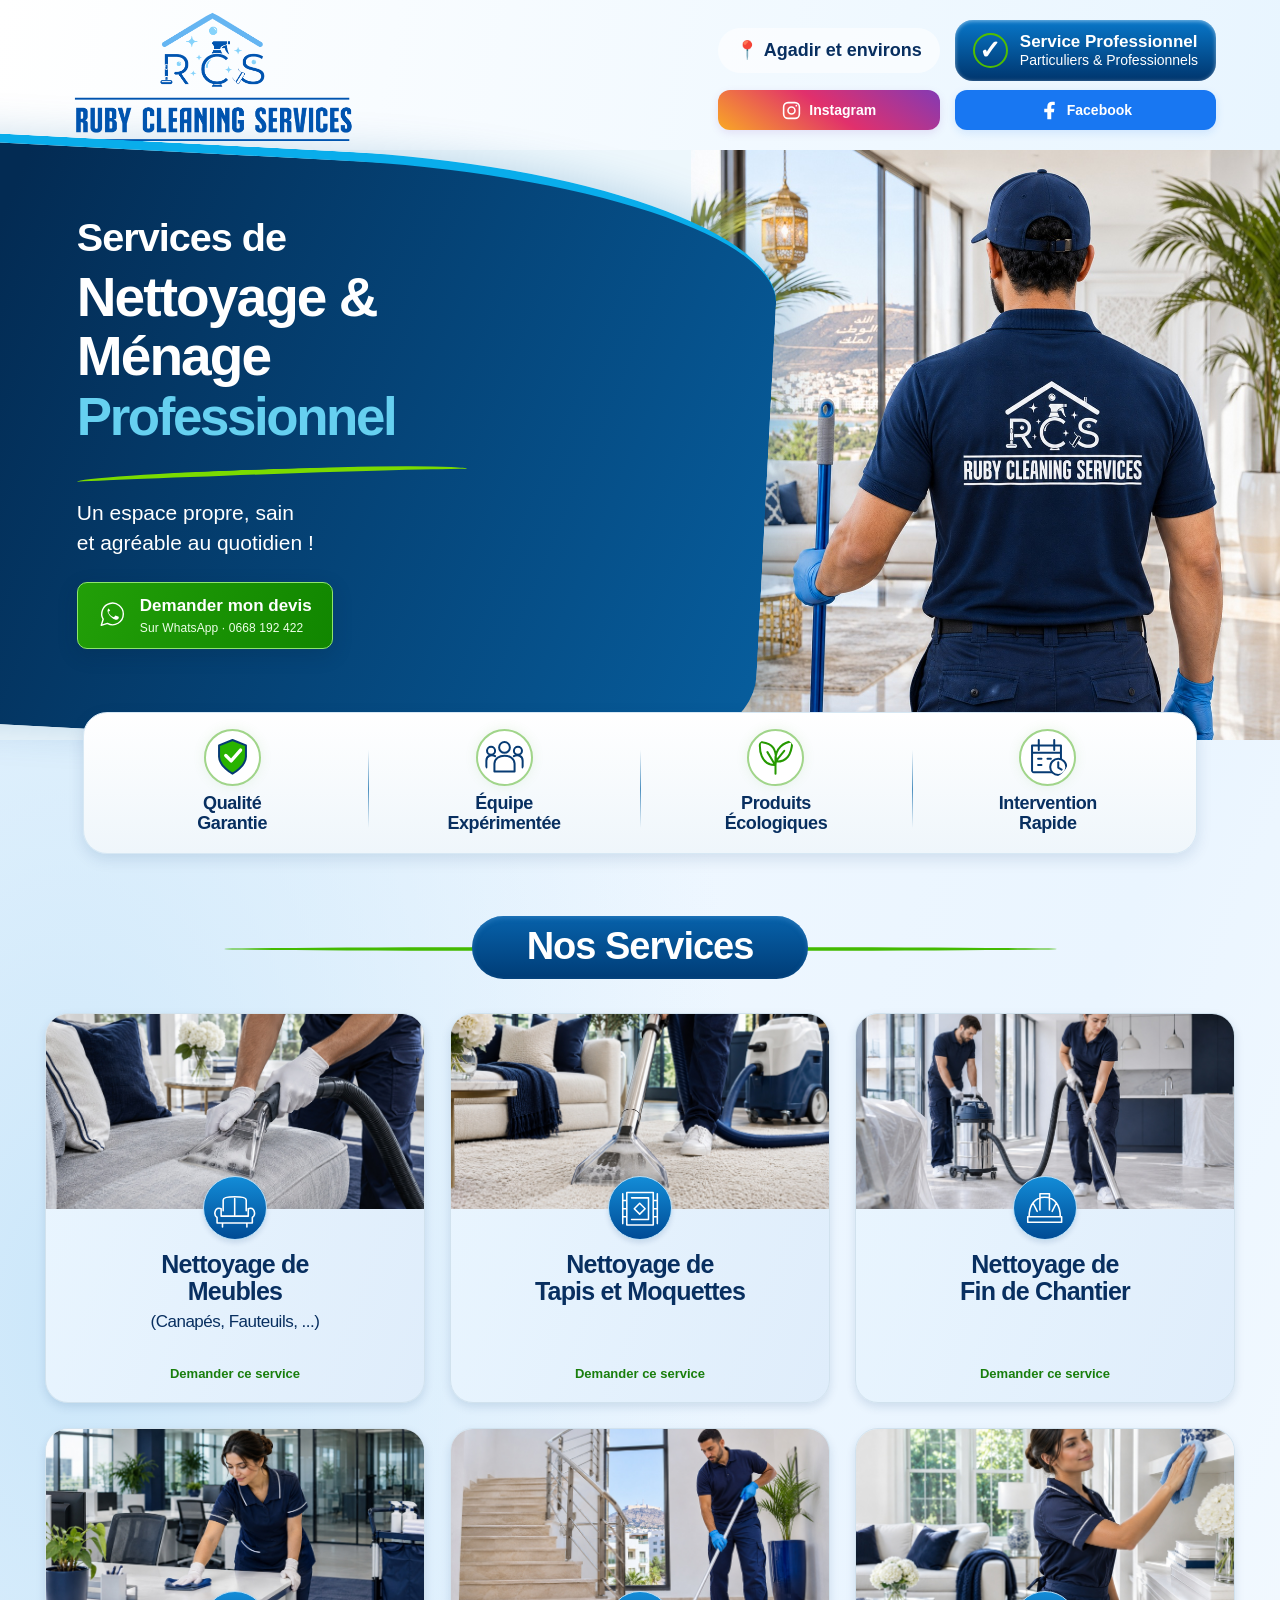
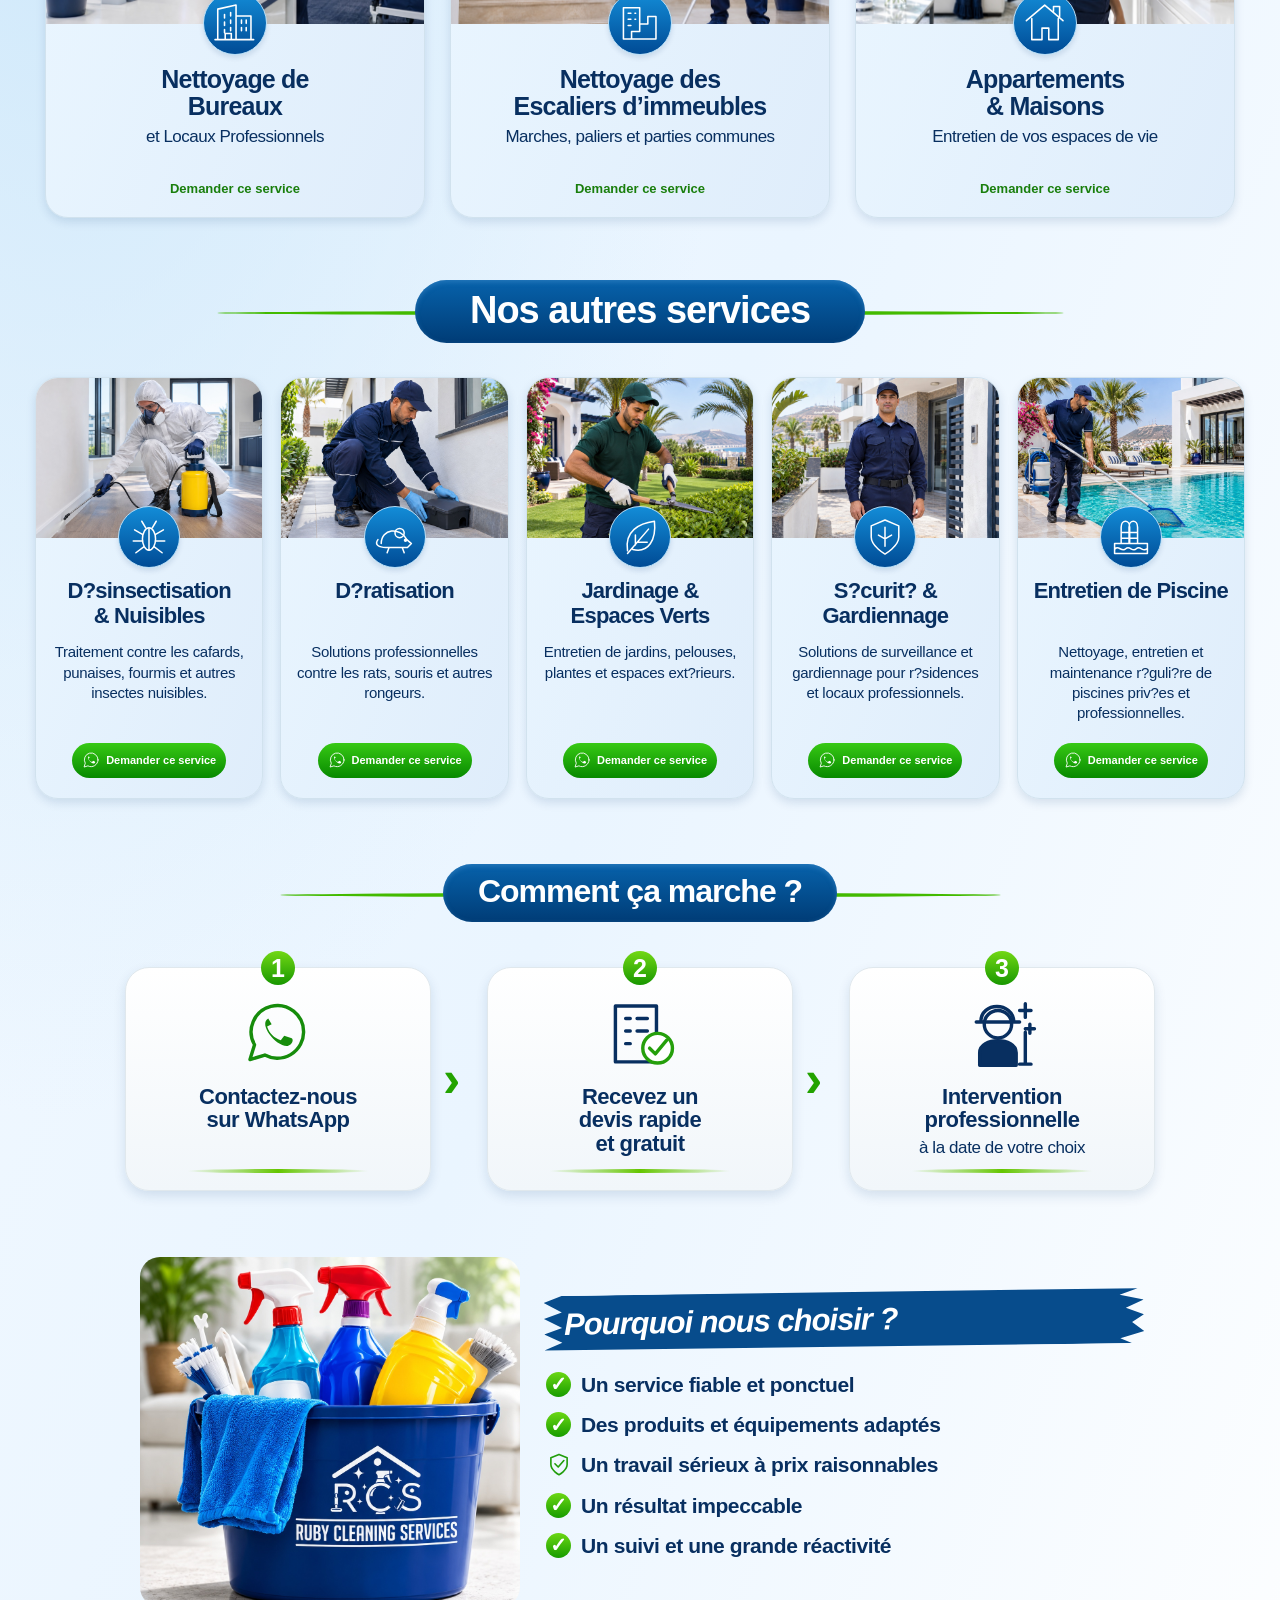
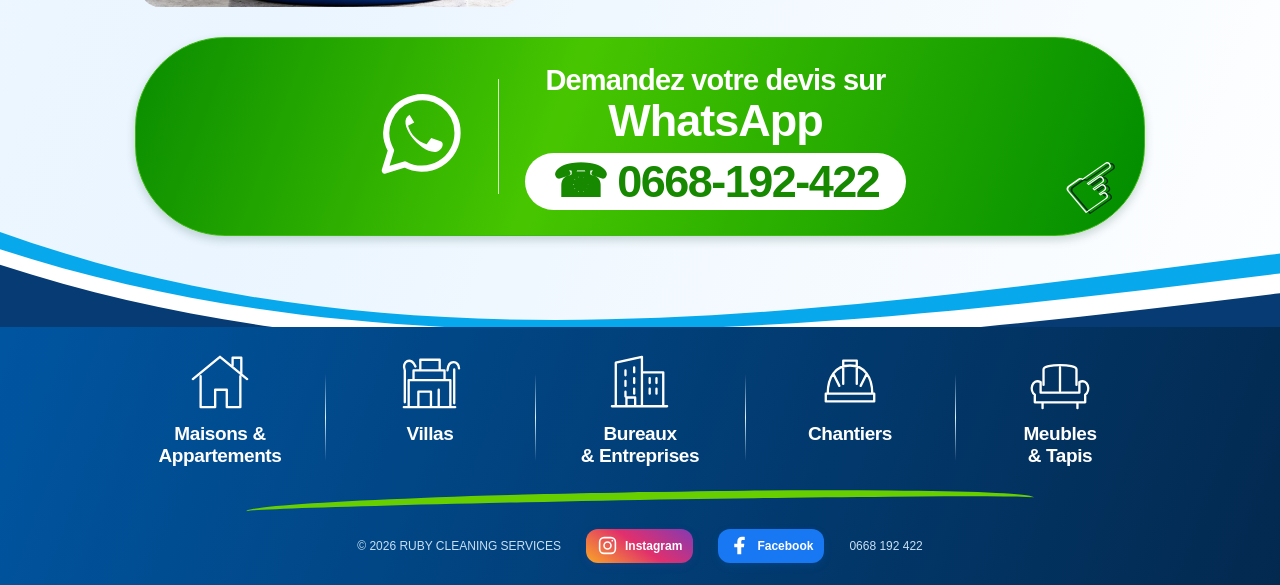
==== commit 42e9416e: "Refine hero typography and text spacing" ====
--- a/index.html
+++ b/index.html
@@ -1,6 +1,6 @@
 <!doctype html><html lang="fr"><head><meta charset="utf-8"><meta name="viewport" content="width=device-width,initial-scale=1"><title>Ruby Cleaning Services — Nettoyage professionnel à Agadir</title><meta name="description" content="Nettoyage de maisons, appartements, escaliers d’immeubles, meubles, tapis, bureaux et fin de chantier à Agadir et environs. Demandez votre devis sur WhatsApp au 0668 192 422."><meta name="theme-color" content="#073b73"><meta property="og:title" content="Ruby Cleaning Services — Agadir"><meta property="og:description" content="Un espace propre, sain et agréable au quotidien !"><meta property="og:image" content="assets/brand-reference.png"><link rel="stylesheet" href="css/style.css"><script src="js/main.js" defer></script></head><body><a class="skip" href="#services">Aller aux services</a><main class="poster">
 <header id="accueil"><a class="logo" href="#accueil" aria-label="Ruby Cleaning Services, accueil"><img src="assets/logo.png" alt="Ruby Cleaning Services" width="2363" height="2363"></a><div class="badges"><a class="facebook-button" href="https://www.facebook.com/groups/416503676820626/user/61573172457390" target="_blank" rel="noopener noreferrer" aria-label="Retrouvez Ruby Cleaning Services sur Facebook"><svg viewBox="0 0 24 24" aria-hidden="true"><path d="M14 22v-8h3l.5-4H14V7.5c0-1.1.3-1.8 1.8-1.8H18V2.2C17.6 2.1 16.3 2 14.8 2 11.6 2 9.5 3.9 9.5 7.3V10H6v4h3.5v8Z"/></svg><span>Facebook</span></a><a class="instagram-button" href="https://www.instagram.com/rubycleaning_groupe_agadir?utm_source=qr&amp;bqrl=bjIyOG1iMXlnNXVw" target="_blank" rel="noopener noreferrer" aria-label="Suivez Ruby Cleaning Services sur Instagram"><svg viewBox="0 0 24 24" aria-hidden="true"><rect x="3" y="3" width="18" height="18" rx="5"/><circle cx="12" cy="12" r="4"/><circle cx="17.5" cy="6.5" r="1" fill="currentColor" stroke="none"/></svg><span>Instagram</span></a><span class="location">📍 <strong>Agadir et environs</strong></span><span class="professional"><b>✓</b><span><strong>Service Professionnel</strong><small>Particuliers & Professionnels</small></span></span></div></header>
-<section class="hero"><img class="hero-person" src="assets/hero-person-hq.jpg" alt="Professionnel Ruby Cleaning Services en uniforme bleu" width="1122" height="1402" fetchpriority="high"><div class="hero-wave"></div><div class="hero-copy"><h1>Services de<br>Nettoyage &<br>Ménage<br><em>Professionnel</em></h1><span class="green-swoosh"></span><p>Un espace propre, sain<br>et agréable au quotidien !</p><a class="hero-cta" data-wa href="https://wa.me/212668192422"><svg viewBox="0 0 64 64" aria-hidden="true"><path d="M54 30A23 23 0 0 1 20 50L7 54l4-13A23 23 0 1 1 54 30Z"/><path d="M23 18c-9 5 7 25 17 24 4-1 6-6 3-7l-6-2-3 4c-6-2-10-6-12-12l4-2-3-5Z" fill="currentColor" stroke="none"/></svg><span>Demander mon devis<strong>Sur WhatsApp &middot; 0668 192 422</strong></span></a></div></section>
+<section class="hero"><img class="hero-person" src="assets/hero-person-hq.jpg" alt="Professionnel Ruby Cleaning Services en uniforme bleu" width="1122" height="1402" fetchpriority="high"><div class="hero-wave"></div><div class="hero-copy"><h1><span class="hero-intro">Services de</span><span>Nettoyage &</span><span>Ménage</span><em>Professionnel</em></h1><span class="green-swoosh"></span><p>Un espace propre, sain<br>et agréable au quotidien !</p><a class="hero-cta" data-wa href="https://wa.me/212668192422"><svg viewBox="0 0 64 64" aria-hidden="true"><path d="M54 30A23 23 0 0 1 20 50L7 54l4-13A23 23 0 1 1 54 30Z"/><path d="M23 18c-9 5 7 25 17 24 4-1 6-6 3-7l-6-2-3 4c-6-2-10-6-12-12l4-2-3-5Z" fill="currentColor" stroke="none"/></svg><span>Demander mon devis<strong>Sur WhatsApp &middot; 0668 192 422</strong></span></a></div></section>
 <section class="trust" aria-label="Nos engagements"><div><svg class="" viewBox="0 0 64 64" aria-hidden="true"><path d="m32 6 20 8v17c0 14-20 25-20 25S12 45 12 31V14Z" fill="#29b300"/><path d="m22 29 8 8 14-16" stroke="white" stroke-width="5"/></svg><strong>Qualité<br>Garantie</strong></div><div><svg class="" viewBox="0 0 64 64" aria-hidden="true"><circle cx="32" cy="17" r="8"/><circle cx="12" cy="22" r="6"/><circle cx="52" cy="22" r="6"/><path d="M17 53V42c0-17 30-17 30 0v11ZM5 47V37c0-8 8-10 13-7M59 47V37c0-8-8-10-13-7"/></svg><strong>Équipe<br>Expérimentée</strong></div><div><svg class="" viewBox="0 0 64 64" aria-hidden="true"><path d="M32 56V31M32 43C9 44 8 19 9 9c19 1 26 11 23 34ZM32 38C31 17 45 9 57 8c-1 21-9 31-25 30ZM20 24l12 20M45 22 32 38"/></svg><strong>Produits<br>Écologiques</strong></div><div><svg class="" viewBox="0 0 64 64" aria-hidden="true"><path d="M9 14h43v40H9ZM9 25h43M19 6v15M42 6v15M18 34h5m9 0h5m-19 9h5"/><circle cx="48" cy="46" r="12" fill="white"/><path d="M48 39v8l5 3"/></svg><strong>Intervention<br>Rapide</strong></div></section>
 <section id="services" class="services"><h2 class="pill-title"><span>Nos Services</span></h2><div class="service-grid"><a class="service-card" data-service="Nettoyage de meubles" href="https://wa.me/212668192422" aria-label="Demander un devis : Nettoyage de meubles"><img src="assets/furniture-cleaning-hq.jpg" alt="Nettoyage de meubles" width="1672" height="941" loading="lazy"><span class="round-icon"><svg class="" viewBox="0 0 64 64" aria-hidden="true"><path d="M15 35V19c0-6 34-6 34 0v16M12 32c-9-4-12 9-6 13v8h52v-8c6-4 3-17-6-13v11H12ZM14 53v6m36-6v6M32 17v24"/></svg></span><h3>Nettoyage de<br>Meubles</h3><p>(Canapés, Fauteuils, ...)</p><span class="service-cta">Demander ce service</span></a><a class="service-card" data-service="Nettoyage de tapis et moquettes" href="https://wa.me/212668192422" aria-label="Demander un devis : Nettoyage de tapis et moquettes"><img src="assets/carpet-cleaning-hq.jpg" alt="Nettoyage de tapis et moquettes" width="1536" height="1024" loading="lazy"><span class="round-icon"><svg class="" viewBox="0 0 64 64" aria-hidden="true"><path d="M13 8h39v48H13ZM20 16h25v32H20M7 10v44M58 10v44M13 20H7m6 12H7m6 12H7m45-24h6m-6 12h6m-6 12h6"/><path d="m32 24 8 8-8 8-8-8Z"/></svg></span><h3>Nettoyage de<br>Tapis et Moquettes</h3><p>&nbsp;</p><span class="service-cta">Demander ce service</span></a><a class="service-card" data-service="Nettoyage de fin de chantier" href="https://wa.me/212668192422" aria-label="Demander un devis : Nettoyage de fin de chantier"><img src="assets/construction-cleaning-hq.jpg" alt="Nettoyage de fin de chantier" width="1536" height="1024" loading="lazy"><span class="round-icon"><svg class="" viewBox="0 0 64 64" aria-hidden="true"><path d="M9 44c0-17 8-29 23-29s23 12 23 29M25 34V10h14v24M7 44h50v8H7ZM15 24l6 12m28-12-6 12"/></svg></span><h3>Nettoyage de<br>Fin de Chantier</h3><p>&nbsp;</p><span class="service-cta">Demander ce service</span></a><a class="service-card" data-service="Nettoyage de bureaux et locaux professionnels" href="https://wa.me/212668192422" aria-label="Demander un devis : Nettoyage de bureaux et locaux professionnels"><img src="assets/office-cleaning-hq.jpg" alt="Nettoyage de bureaux et locaux professionnels" width="1672" height="941" loading="lazy"><span class="round-icon"><svg class="" viewBox="0 0 64 64" aria-hidden="true"><path d="M7 57V12l27-6v51M34 22h22v35M3 57h57M17 20v5m9-8v5m-9 9v5m9-8v5m-9 9v5m9-8v5m16-16v5m7-5v5m-7 6v5m7-5v5M18 57V48h9v9"/></svg></span><h3>Nettoyage de<br>Bureaux</h3><p>et Locaux Professionnels</p><span class="service-cta">Demander ce service</span></a><a class="service-card service-card-added" data-service="Nettoyage des escaliers d’immeubles" href="https://wa.me/212668192422" aria-label="Demander un devis : Nettoyage des escaliers d’immeubles"><img src="assets/staircase-cleaning-hq.jpg" alt="Nettoyage des escaliers d’immeubles" width="1536" height="1024" loading="lazy"><span class="round-icon"><svg viewBox="0 0 64 64" aria-hidden="true"><path d="M8 56V10h24v24M15 18h4m6 0h1m-11 9h4m6 0h1M15 36h4M8 56h48V23H44v11H32v11H20v11Z"/></svg></span><h3>Nettoyage des<br>Escaliers d’immeubles</h3><p>Marches, paliers et parties communes</p><span class="service-cta">Demander ce service</span></a><a class="service-card service-card-added" data-service="Nettoyage des appartements et maisons" href="https://wa.me/212668192422" aria-label="Demander un devis : Nettoyage des appartements et maisons"><img src="assets/home-cleaning-hq.jpg" alt="Nettoyage des appartements et maisons" width="1536" height="1024" loading="lazy"><span class="round-icon"><svg viewBox="0 0 64 64" aria-hidden="true"><path d="m5 29 27-23 27 23M13 26v31h15V40h10v17h14V26M45 15V8h9v15"/></svg></span><h3>Appartements<br>& Maisons</h3><p>Entretien de vos espaces de vie</p><span class="service-cta">Demander ce service</span></a></div></section>
 <section class="services complementary-services" aria-labelledby="complementary-title"><h2 class="pill-title" id="complementary-title"><span>Nos autres services</span></h2><div class="complementary-grid"><a class="service-card complementary-card" data-service="D?sinsectisation et nuisibles" href="https://wa.me/212668192422" aria-label="Demander un devis : D?sinsectisation et nuisibles"><img src="assets/pest-control-hq.jpg" alt="Illustration : D?sinsectisation et nuisibles" width="1536" height="1024" loading="lazy"><span class="round-icon"><svg viewBox="0 0 64 64" aria-hidden="true"><ellipse cx="32" cy="35" rx="10" ry="17"/><path d="M27 18 21 8m16 10 6-10M22 28 10 21m12 17H8m16 9-12 9m30-28 12-7M42 38h14M40 47l12 9M32 19v33"/></svg></span><h3>D?sinsectisation<br>& Nuisibles</h3><p>Traitement contre les cafards, punaises, fourmis et autres insectes nuisibles.</p><span class="service-cta"><svg viewBox="0 0 64 64" aria-hidden="true"><path d="M54 30A23 23 0 0 1 20 50L7 54l4-13A23 23 0 1 1 54 30Z"/><path d="M23 18c-9 5 7 25 17 24 4-1 6-6 3-7l-6-2-3 4c-6-2-10-6-12-12l4-2-3-5Z" fill="currentColor" stroke="none"/></svg>Demander ce service</span></a><a class="service-card complementary-card" data-service="D?ratisation" href="https://wa.me/212668192422" aria-label="Demander un devis : D?ratisation"><img src="assets/rodent-control-hq.jpg" alt="Illustration : D?ratisation" width="1536" height="1024" loading="lazy"><span class="round-icon"><svg viewBox="0 0 64 64" aria-hidden="true"><path d="M11 42c0-23 29-26 39-6l7 6-6 6H18c-10 0-18-4-12-12M23 48l-3 8m23-8 3 8"/><circle cx="39" cy="26" r="7"/><circle cx="48" cy="37" r="1.5" fill="currentColor"/></svg></span><h3>D?ratisation</h3><p>Solutions professionnelles contre les rats, souris et autres rongeurs.</p><span class="service-cta"><svg viewBox="0 0 64 64" aria-hidden="true"><path d="M54 30A23 23 0 0 1 20 50L7 54l4-13A23 23 0 1 1 54 30Z"/><path d="M23 18c-9 5 7 25 17 24 4-1 6-6 3-7l-6-2-3 4c-6-2-10-6-12-12l4-2-3-5Z" fill="currentColor" stroke="none"/></svg>Demander ce service</span></a><a class="service-card complementary-card" data-service="Jardinage et espaces verts" href="https://wa.me/212668192422" aria-label="Demander un devis : Jardinage et espaces verts"><img src="assets/gardening-hq.jpg" alt="Illustration : Jardinage et espaces verts" width="1536" height="1024" loading="lazy"><span class="round-icon"><svg viewBox="0 0 64 64" aria-hidden="true"><path d="M13 53C8 23 31 11 54 8c3 28-9 49-33 43M13 57 45 20M25 44V29m4 11h14"/></svg></span><h3>Jardinage &<br>Espaces Verts</h3><p>Entretien de jardins, pelouses, plantes et espaces ext?rieurs.</p><span class="service-cta"><svg viewBox="0 0 64 64" aria-hidden="true"><path d="M54 30A23 23 0 0 1 20 50L7 54l4-13A23 23 0 1 1 54 30Z"/><path d="M23 18c-9 5 7 25 17 24 4-1 6-6 3-7l-6-2-3 4c-6-2-10-6-12-12l4-2-3-5Z" fill="currentColor" stroke="none"/></svg>Demander ce service</span></a><a class="service-card complementary-card" data-service="S?curit? et gardiennage" href="https://wa.me/212668192422" aria-label="Demander un devis : S?curit? et gardiennage"><img src="assets/security-hq.jpg" alt="Illustration : S?curit? et gardiennage" width="1536" height="1024" loading="lazy"><span class="round-icon"><svg viewBox="0 0 64 64" aria-hidden="true"><path d="m32 6 21 9v17c0 14-21 26-21 26S11 46 11 32V15ZM32 17v29M22 29l10 6 10-6"/></svg></span><h3>S?curit? &<br>Gardiennage</h3><p>Solutions de surveillance et gardiennage pour r?sidences et locaux professionnels.</p><span class="service-cta"><svg viewBox="0 0 64 64" aria-hidden="true"><path d="M54 30A23 23 0 0 1 20 50L7 54l4-13A23 23 0 1 1 54 30Z"/><path d="M23 18c-9 5 7 25 17 24 4-1 6-6 3-7l-6-2-3 4c-6-2-10-6-12-12l4-2-3-5Z" fill="currentColor" stroke="none"/></svg>Demander ce service</span></a><a class="service-card complementary-card" data-service="Entretien de piscine" href="https://wa.me/212668192422" aria-label="Demander un devis : Entretien de piscine"><img src="assets/pool-maintenance-hq.jpg" alt="Illustration : Entretien de piscine" width="1536" height="1024" loading="lazy"><span class="round-icon"><svg viewBox="0 0 64 64" aria-hidden="true"><path d="M7 42h50v15H7ZM17 42V17c0-12 13-12 13 0v25M29 42V17c0-12 13-12 13 0v25M18 25h24M18 34h24M8 50c5-6 10 6 16 0s10 6 16 0 10 6 16 0"/></svg></span><h3>Entretien de Piscine</h3><p>Nettoyage, entretien et maintenance r?guli?re de piscines priv?es et professionnelles.</p><span class="service-cta"><svg viewBox="0 0 64 64" aria-hidden="true"><path d="M54 30A23 23 0 0 1 20 50L7 54l4-13A23 23 0 1 1 54 30Z"/><path d="M23 18c-9 5 7 25 17 24 4-1 6-6 3-7l-6-2-3 4c-6-2-10-6-12-12l4-2-3-5Z" fill="currentColor" stroke="none"/></svg>Demander ce service</span></a></div></section>
--- a/css/style.css
+++ b/css/style.css
@@ -62,3 +62,9 @@
 @media(min-width:1101px){.badges{display:grid;grid-template-columns:auto auto;gap:9px 15px}.badges .location{grid-column:1;grid-row:1}.badges .professional{grid-column:2;grid-row:1}.badges .instagram-button{grid-column:1;grid-row:2}.badges .facebook-button{grid-column:2;grid-row:2}}
 @media(min-width:768px) and (max-width:1100px){.badges .location{grid-column:1;grid-row:1}.badges .professional{grid-column:2;grid-row:1}.badges .instagram-button{grid-column:1;grid-row:2}.badges .facebook-button{grid-column:2;grid-row:2;font-size:12px;min-height:37px;padding:8px 10px}.badges .location{font-size:13px}}
 @media(max-width:767px){.badges{grid-template-columns:1fr 1fr;gap:1cqw}.badges .location,.badges .professional{grid-column:1/-1}.badges .instagram-button{grid-column:1;grid-row:3;justify-self:stretch;padding:4px 5px}.badges .facebook-button{grid-column:2;grid-row:3;min-height:25px;padding:4px 5px;gap:4px;font-size:10px;border-radius:8px}.badges .facebook-button svg{width:15px;height:15px}.facebook-footer{font-size:11px}}
+
+/* Hero typography: calmer weight, consistent rhythm and a contained text column. */
+.hero h1{font-family:"Segoe UI",Arial,Helvetica,sans-serif;font-weight:700;font-synthesis:none;letter-spacing:-.035em;text-wrap:normal}.hero h1>span,.hero h1>em{display:block}.hero h1 .hero-intro{font-size:.72em;font-weight:600;letter-spacing:-.025em;line-height:1.35;margin-bottom:.1em}.hero h1 em{font-weight:700;letter-spacing:-.045em}.hero-copy p{font-family:"Segoe UI",Arial,Helvetica,sans-serif;font-weight:400;line-height:1.5;letter-spacing:0}.hero-cta{font-family:"Segoe UI",Arial,Helvetica,sans-serif}
+@media(min-width:768px){.hero{height:590px}.hero-copy{width:58%;padding:32px 0 62px 6%;justify-content:center}.hero h1{font-size:clamp(46px,4.3vw,64px);line-height:1.08;letter-spacing:-.035em;margin:0;max-width:100%}.hero h1 em{font-size:.96em;line-height:1.15}.green-swoosh{width:390px;max-width:86%;height:13px;border-top-width:5px;margin:21px 0 16px}.hero-copy p{font-size:21px;line-height:1.45;max-width:420px}.hero-cta{margin-top:23px;padding:12px 20px;min-height:58px;border-radius:10px}.hero-cta span{font-size:17px;line-height:1.3;font-weight:600}.hero-cta strong{font-size:12px;line-height:1.4;font-weight:400;margin-top:3px}.hero-cta svg{width:30px;height:30px}}
+@media(min-width:768px) and (max-width:1000px){.hero{height:535px}.hero-copy{width:60%;padding-left:5%;padding-bottom:54px}.hero h1{font-size:clamp(41px,5.1vw,50px);line-height:1.08}.hero-copy p{font-size:18px;line-height:1.45}.green-swoosh{margin:17px 0 13px}.hero-cta{margin-top:18px;min-height:53px;padding:10px 16px}.hero-cta span{font-size:15px}.hero-cta strong{font-size:11px}}
+@media(max-width:767px){.hero h1{font-size:7.2cqw;line-height:1.05}.hero h1 .hero-intro{font-size:.78em;line-height:1.3}.hero-copy p{font-size:3.8cqw;line-height:1.35}.green-swoosh{border-top-width:1cqw;margin:3cqw 0 2cqw}}
